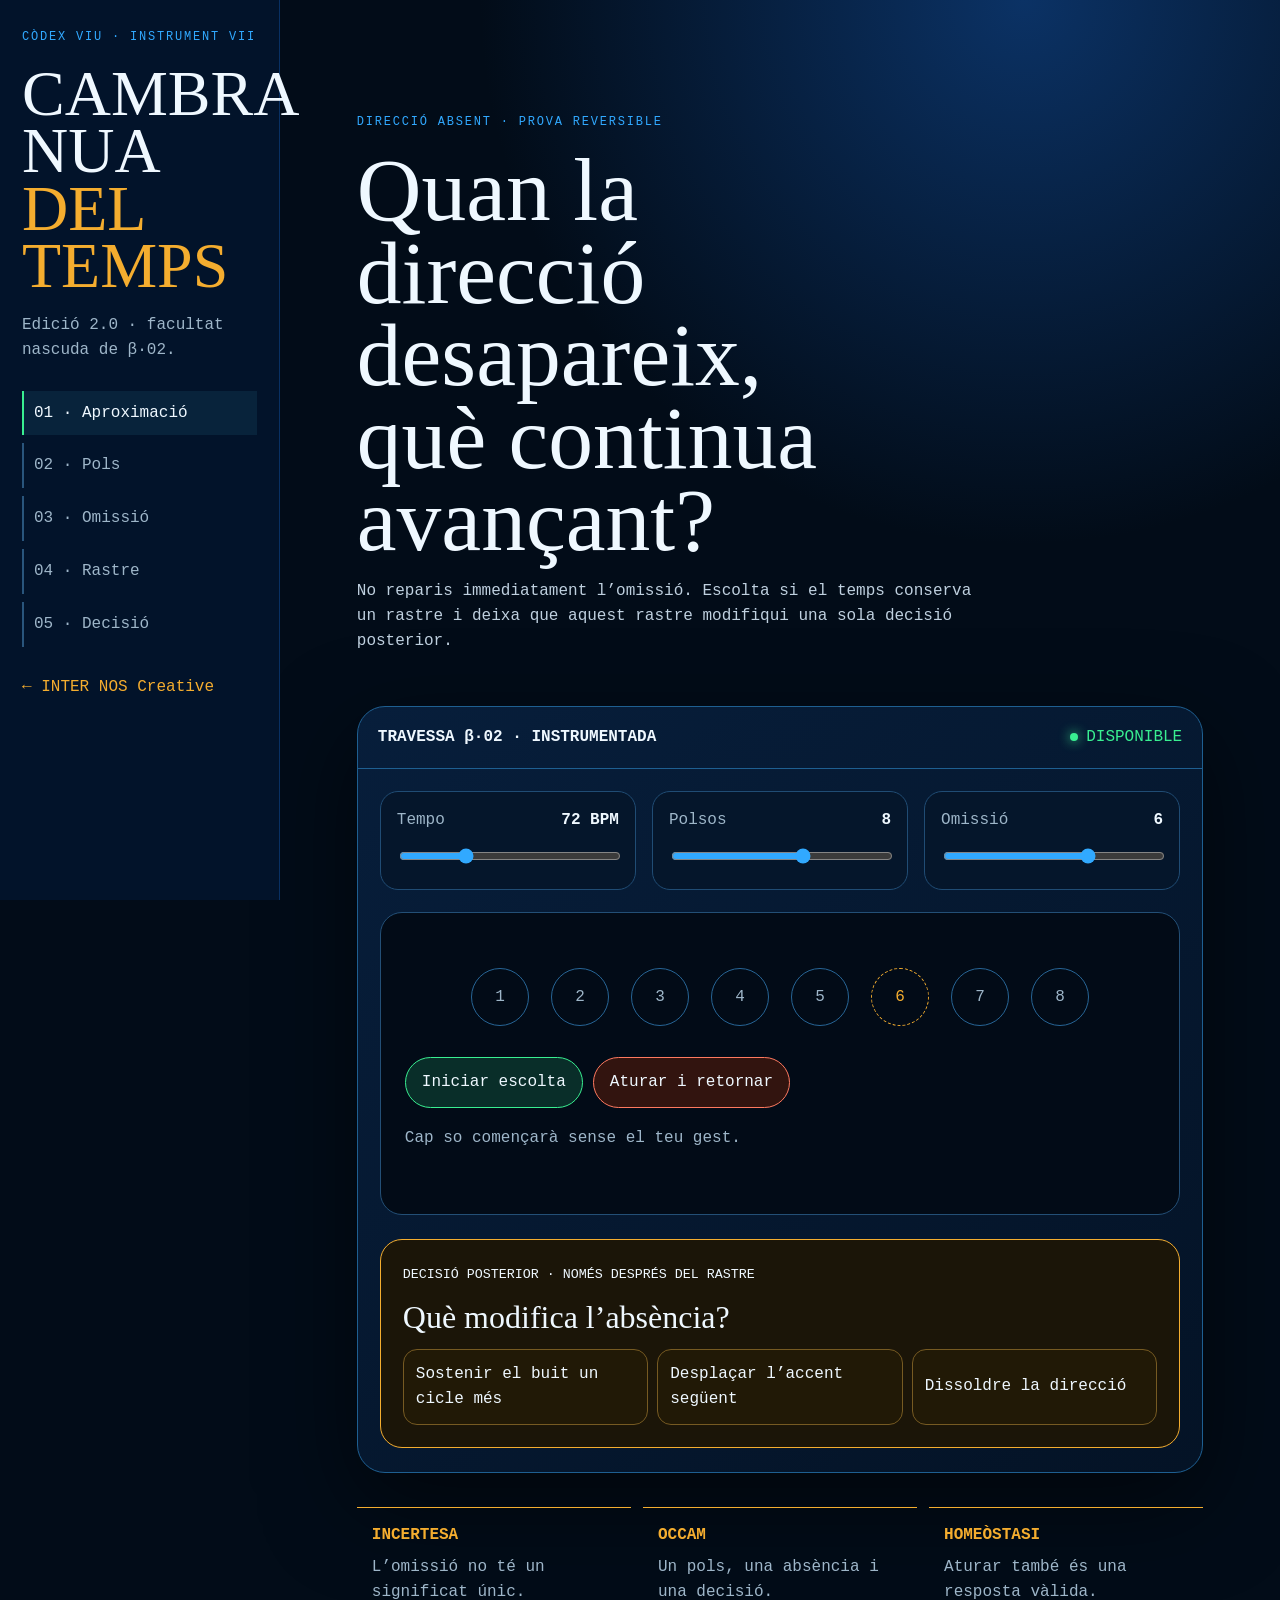
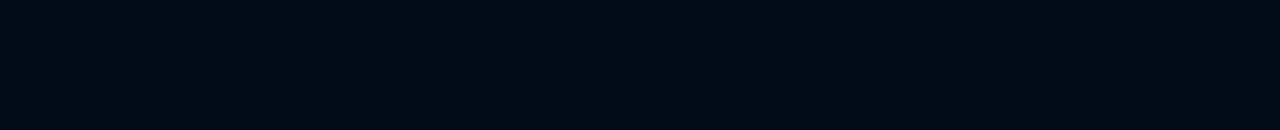
==== cambra-nua-2/index.html @ 2c0cc442 "Obre Cambra Nua del Temps 2.0 amb Direcció absent" ====
<!doctype html>
<html lang="ca"><head><meta charset="utf-8"><meta name="viewport" content="width=device-width,initial-scale=1,viewport-fit=cover"><title>Cambra Nua del Temps 2.0 · Direcció absent</title><meta name="description" content="Instrument temporal del Còdex Viu nascut de la Travessa β·02."><style>
:root{--bg:#020c18;--panel:#061a31;--line:#1e5f91;--blue:#31a9ff;--ochre:#f4ad2f;--green:#39ef91;--ink:#eff8ff;--muted:#9eb6c9;--danger:#ff795f;color-scheme:dark}*{box-sizing:border-box}html{scroll-behavior:smooth}body{margin:0;background:radial-gradient(circle at 80% 0,#0b3265 0,transparent 34rem),var(--bg);color:var(--ink);font:16px/1.55 ui-monospace,SFMono-Regular,Menlo,monospace}button,input{font:inherit;color:inherit}.shell{min-height:100svh;display:grid;grid-template-columns:280px 1fr}.rail{position:sticky;top:0;height:100svh;padding:28px 22px;border-right:1px solid #176ed455;background:#03142de8}.brand{font-size:.75rem;letter-spacing:.15em;color:var(--blue)}h1,h2,h3{font-family:Georgia,serif;font-weight:400}h1{font-size:clamp(2.6rem,5vw,4.8rem);line-height:.9;margin:18px 0}h1 em{display:block;color:var(--ochre);font-style:normal}.rail p,.intro{color:var(--muted)}.state{margin:28px 0;display:grid;gap:8px}.state span{padding:10px;border-left:2px solid #29557c;color:var(--muted)}.state span.active{border-color:var(--green);color:var(--ink);background:#08233b}.back{display:block;color:var(--ochre);text-decoration:none;margin-top:24px}.main{width:min(1040px,100%);padding:clamp(24px,6vw,78px)}.hero{padding:4vh 0}.hero h2{font-size:clamp(2.8rem,7vw,6.5rem);line-height:.92;margin:.2em 0;max-width:12ch}.hero p{max-width:65ch;color:#bfd0df}.lab{border:1px solid var(--line);border-radius:28px;background:linear-gradient(145deg,#071e3b,#041326);overflow:hidden;box-shadow:0 30px 90px #0008}.lab-head{display:flex;justify-content:space-between;gap:16px;padding:18px 20px;border-bottom:1px solid var(--line)}.pulse-status{color:var(--green)}.pulse-status:before{content:"";display:inline-block;width:8px;height:8px;border-radius:50%;background:currentColor;margin-right:8px;box-shadow:0 0 12px currentColor}.controls{padding:22px;display:grid;grid-template-columns:repeat(3,1fr);gap:16px}.control{padding:16px;border:1px solid #204c74;border-radius:18px;background:#05162b}.control label{display:flex;justify-content:space-between;color:var(--muted);margin-bottom:14px}.control strong{color:var(--ink)}input[type=range]{width:100%;accent-color:var(--blue)}.timeline{margin:0 22px 22px;padding:24px;border:1px solid #234f76;border-radius:22px;background:#020b17}.beats{height:120px;display:flex;align-items:center;justify-content:center;gap:clamp(8px,2vw,22px)}.beat{width:clamp(28px,6vw,58px);aspect-ratio:1;border:1px solid #276596;border-radius:50%;display:grid;place-items:center;color:var(--muted);transition:.12s}.beat.on{background:var(--blue);color:#00101d;transform:scale(1.12);box-shadow:0 0 32px #31a9ff}.beat.omit{border-color:var(--ochre);border-style:dashed;color:var(--ochre)}.beat.ghost{box-shadow:0 0 0 12px #f4ad2f14;color:var(--ochre)}.actions{display:flex;gap:10px;flex-wrap:wrap}.actions button{border:1px solid var(--green);border-radius:999px;background:#092e29;padding:12px 16px;cursor:pointer}.actions button.stop{border-color:var(--danger);background:#32140f}.readout{margin-top:18px;color:var(--muted);min-height:3em}.decision{margin:24px 22px;padding:22px;border:1px solid var(--ochre);border-radius:22px;background:#1b1508}.decision h3{font-size:2rem;margin:.2em 0}.decision-grid{display:grid;grid-template-columns:repeat(3,1fr);gap:9px}.decision button{min-height:72px;text-align:left;padding:12px;border:1px solid #765a22;border-radius:14px;background:#211906;cursor:pointer}.decision button.selected{border-color:var(--green);background:#092b22}.trace{display:none;margin:0 22px 22px;padding:20px;border:1px solid var(--green);border-radius:20px;background:#05241f}.trace.visible{display:block}.trace-grid{display:grid;grid-template-columns:repeat(4,1fr);gap:1px;background:#1f5d4a}.trace-grid div{padding:14px;background:#061b2c}.trace small{color:var(--green)}.trace p{margin:.5em 0;color:var(--muted)}.principles{display:grid;grid-template-columns:repeat(3,1fr);gap:12px;margin:34px 0}.principles article{padding:15px;border-top:1px solid var(--ochre);color:var(--muted)}.principles b{display:block;color:var(--ochre);margin-bottom:8px}.mobile{display:none}@media(max-width:760px){body{padding-bottom:70px}.shell{display:block}.rail{position:relative;height:auto;border:0;border-bottom:1px solid #176ed455;padding:20px}.rail .state{display:none}.main{padding:22px 15px}.hero{padding:5vh 0}.controls,.decision-grid,.trace-grid,.principles{grid-template-columns:1fr}.beats{gap:7px}.beat{width:38px}.mobile{position:fixed;display:grid;grid-template-columns:repeat(3,1fr);left:10px;right:10px;bottom:max(10px,env(safe-area-inset-bottom));z-index:8;padding:7px;border:1px solid var(--line);border-radius:18px;background:#03152ded;backdrop-filter:blur(16px)}.mobile button{min-height:48px;border:0;background:transparent}.mobile .core{color:var(--green)}}
</style></head><body><div class="shell"><aside class="rail"><div class="brand">CÒDEX VIU · INSTRUMENT VII</div><h1>CAMBRA NUA <em>DEL TEMPS</em></h1><p>Edició 2.0 · facultat nascuda de β·02.</p><div class="state"><span class="active">01 · Aproximació</span><span>02 · Pols</span><span>03 · Omissió</span><span>04 · Rastre</span><span>05 · Decisió</span></div><a class="back" href="../inter-nos-creative/">← INTER NOS Creative</a></aside><main class="main"><header class="hero"><div class="brand">DIRECCIÓ ABSENT · PROVA REVERSIBLE</div><h2>Quan la direcció desapareix, què continua avançant?</h2><p>No reparis immediatament l’omissió. Escolta si el temps conserva un rastre i deixa que aquest rastre modifiqui una sola decisió posterior.</p></header><section class="lab" id="lab"><header class="lab-head"><b>TRAVESSA β·02 · INSTRUMENTADA</b><span class="pulse-status" id="status">DISPONIBLE</span></header><div class="controls"><div class="control"><label>Tempo <strong id="tempoOut">72 BPM</strong></label><input id="tempo" type="range" min="48" max="132" value="72"></div><div class="control"><label>Polsos <strong id="beatsOut">8</strong></label><input id="count" type="range" min="5" max="10" value="8"></div><div class="control"><label>Omissió <strong id="omitOut">6</strong></label><input id="omit" type="range" min="2" max="8" value="6"></div></div><div class="timeline"><div class="beats" id="beats" aria-label="Seqüència de polsos"></div><div class="actions"><button id="start">Iniciar escolta</button><button class="stop" id="stop">Aturar i retornar</button></div><p class="readout" id="readout">Cap so començarà sense el teu gest.</p></div><section class="decision"><small>DECISIÓ POSTERIOR · NOMÉS DESPRÉS DEL RASTRE</small><h3>Què modifica l’absència?</h3><div class="decision-grid"><button data-decision="sostenir">Sostenir el buit un cicle més</button><button data-decision="desplaçar">Desplaçar l’accent següent</button><button data-decision="dissoldre">Dissoldre la direcció</button></div></section><section class="trace" id="trace"><small>RASTRE β·02 · LOCAL I REVERSIBLE</small><div class="trace-grid"><div><small>MATERIAL</small><p id="tMaterial">—</p></div><div><small>ABSÈNCIA</small><p id="tAbsence">—</p></div><div><small>RASTRE</small><p id="tGhost">—</p></div><div><small>DECISIÓ</small><p id="tDecision">—</p></div></div><div class="actions"><button id="remember">Retornar a INTER NOS</button><button class="stop" id="forget">Dissoldre el rastre</button></div></section></section><section class="principles"><article><b>INCERTESA</b>L’omissió no té un significat únic.</article><article><b>OCCAM</b>Un pols, una absència i una decisió.</article><article><b>HOMEÒSTASI</b>Aturar també és una resposta vàlida.</article></section></main></div><nav class="mobile"><button id="mstart">Pols</button><button class="core" id="mtrace">Rastre</button><button id="mreturn">INTER NOS</button></nav><script>
const $=s=>document.querySelector(s),tempo=$('#tempo'),count=$('#count'),omit=$('#omit'),box=$('#beats'),status=$('#status'),readout=$('#readout');let ctx,timer,index=0,running=false,ghost=false,decision='';function render(){const n=+count.value,o=Math.min(+omit.value,n);omit.max=n;omit.value=o;$('#tempoOut').textContent=tempo.value+' BPM';$('#beatsOut').textContent=n;$('#omitOut').textContent=o;box.innerHTML='';for(let i=1;i<=n;i++){const b=document.createElement('div');b.className='beat'+(i===o?' omit':'');b.textContent=i;box.append(b)};};[tempo,count,omit].forEach(x=>x.oninput=render);render();function tone(){ctx=ctx||new AudioContext();const osc=ctx.createOscillator(),gain=ctx.createGain();osc.frequency.value=520;gain.gain.setValueAtTime(.0001,ctx.currentTime);gain.gain.exponentialRampToValueAtTime(.16,ctx.currentTime+.01);gain.gain.exponentialRampToValueAtTime(.0001,ctx.currentTime+.09);osc.connect(gain).connect(ctx.destination);osc.start();osc.stop(ctx.currentTime+.1);};function step(){const nodes=[...box.children],n=nodes.length,o=+omit.value;nodes.forEach(x=>x.classList.remove('on','ghost'));index=index%n+1;if(index===o){ghost=true;nodes[index-1].classList.add('ghost');status.textContent='DIRECCIÓ ABSENT';readout.textContent='No reparis. El pols omès continua com a expectativa?'}else{tone();nodes[index-1].classList.add('on');status.textContent=ghost?'RASTRE ACTIU':'POLS ACTIU';readout.textContent=ghost?'El material continua després de l’absència. Escolta què ha canviat.':'La repetició està construint una direcció perceptiva.'}};function start(){stop(false);running=true;ghost=false;index=0;status.textContent='POLS ACTIU';step();timer=setInterval(step,60000/+tempo.value)};function stop(show=true){clearInterval(timer);running=false;status.textContent='DISPONIBLE';if(show)readout.textContent=ghost?'Travessa aturada després del rastre. Ara decideix.':'Travessa aturada abans de consolidar el rastre.';$('#beats').querySelectorAll('.beat').forEach(x=>x.classList.remove('on'));};$('#start').onclick=start;$('#stop').onclick=()=>stop();$('#mstart').onclick=start;document.querySelectorAll('[data-decision]').forEach(b=>b.onclick=()=>{document.querySelectorAll('[data-decision]').forEach(x=>x.classList.remove('selected'));b.classList.add('selected');decision=b.dataset.decision;$('#trace').classList.add('visible');$('#tMaterial').textContent=count.value+' polsos a '+tempo.value+' BPM';$('#tAbsence').textContent='Pols '+omit.value+' omès sense substitució';$('#tGhost').textContent=ghost?'Expectativa sostinguda després de l’omissió':'Rastre no confirmat encara';$('#tDecision').textContent=b.textContent;try{localStorage.setItem('cambra.beta02',JSON.stringify({tempo:tempo.value,count:count.value,omit:omit.value,decision,ghost}))}catch(e){}});$('#forget').onclick=()=>{try{localStorage.removeItem('cambra.beta02')}catch(e){}decision='';$('#trace').classList.remove('visible');document.querySelectorAll('[data-decision]').forEach(x=>x.classList.remove('selected'));readout.textContent='Rastre dissolt. La Cambra torna a estar disponible.'};$('#remember').onclick=()=>location.href='../inter-nos-creative/#interlocutor';$('#mreturn').onclick=()=>location.href='../inter-nos-creative/';$('#mtrace').onclick=()=>$('#trace').scrollIntoView({behavior:'smooth'});document.addEventListener('visibilitychange',()=>{if(document.hidden&&running)stop()});
</script></body></html>
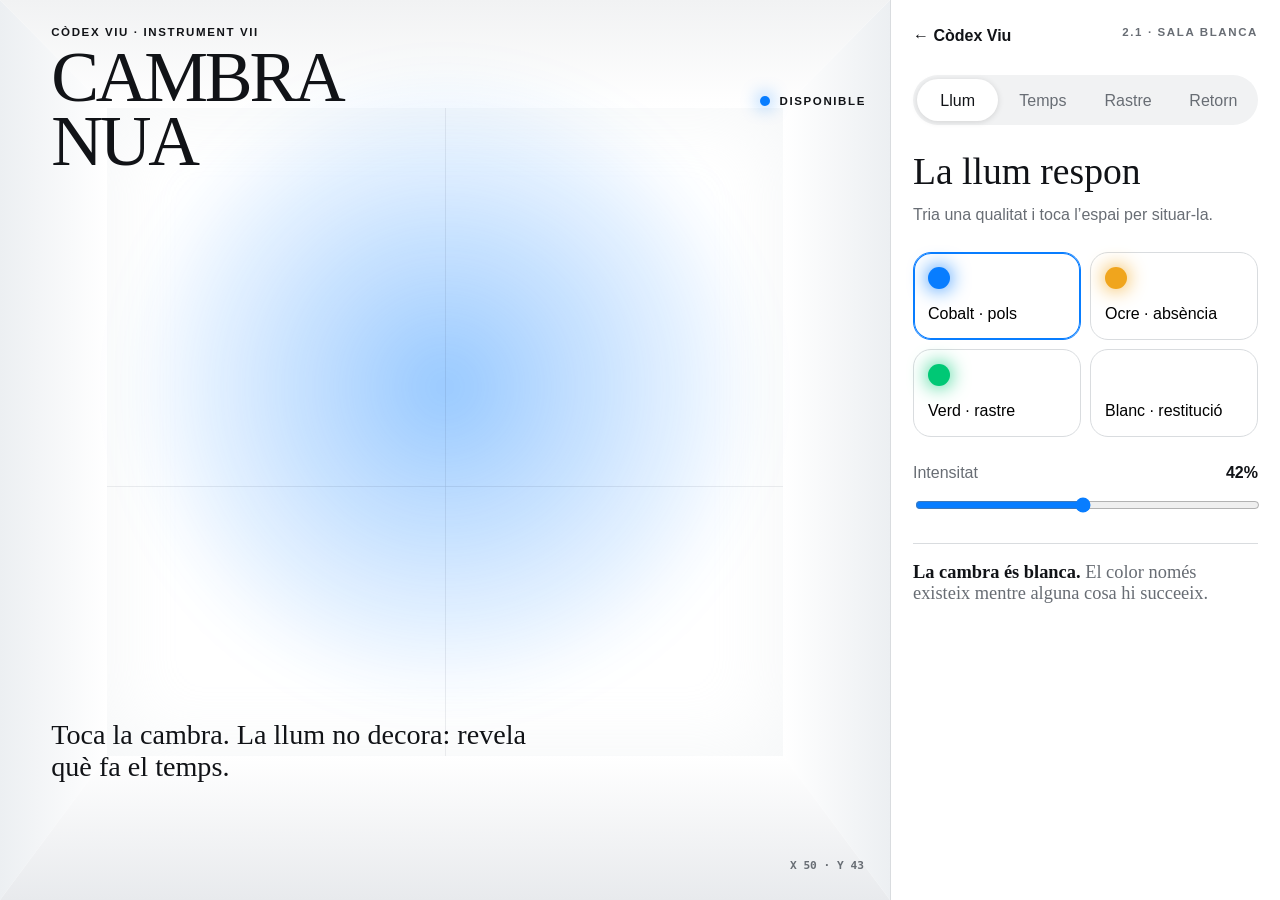
==== commit 2038a523: "Transforma Cambra Nua 2.1 en una Sala Blanca interactiva" ====
--- a/cambra-nua-2/index.html
+++ b/cambra-nua-2/index.html
@@ -1,6 +1,28 @@
-<!doctype html>
-<html lang="ca"><head><meta charset="utf-8"><meta name="viewport" content="width=device-width,initial-scale=1,viewport-fit=cover"><title>Cambra Nua del Temps 2.0 · Direcció absent</title><meta name="description" content="Instrument temporal del Còdex Viu nascut de la Travessa β·02."><style>
-:root{--bg:#020c18;--panel:#061a31;--line:#1e5f91;--blue:#31a9ff;--ochre:#f4ad2f;--green:#39ef91;--ink:#eff8ff;--muted:#9eb6c9;--danger:#ff795f;color-scheme:dark}*{box-sizing:border-box}html{scroll-behavior:smooth}body{margin:0;background:radial-gradient(circle at 80% 0,#0b3265 0,transparent 34rem),var(--bg);color:var(--ink);font:16px/1.55 ui-monospace,SFMono-Regular,Menlo,monospace}button,input{font:inherit;color:inherit}.shell{min-height:100svh;display:grid;grid-template-columns:280px 1fr}.rail{position:sticky;top:0;height:100svh;padding:28px 22px;border-right:1px solid #176ed455;background:#03142de8}.brand{font-size:.75rem;letter-spacing:.15em;color:var(--blue)}h1,h2,h3{font-family:Georgia,serif;font-weight:400}h1{font-size:clamp(2.6rem,5vw,4.8rem);line-height:.9;margin:18px 0}h1 em{display:block;color:var(--ochre);font-style:normal}.rail p,.intro{color:var(--muted)}.state{margin:28px 0;display:grid;gap:8px}.state span{padding:10px;border-left:2px solid #29557c;color:var(--muted)}.state span.active{border-color:var(--green);color:var(--ink);background:#08233b}.back{display:block;color:var(--ochre);text-decoration:none;margin-top:24px}.main{width:min(1040px,100%);padding:clamp(24px,6vw,78px)}.hero{padding:4vh 0}.hero h2{font-size:clamp(2.8rem,7vw,6.5rem);line-height:.92;margin:.2em 0;max-width:12ch}.hero p{max-width:65ch;color:#bfd0df}.lab{border:1px solid var(--line);border-radius:28px;background:linear-gradient(145deg,#071e3b,#041326);overflow:hidden;box-shadow:0 30px 90px #0008}.lab-head{display:flex;justify-content:space-between;gap:16px;padding:18px 20px;border-bottom:1px solid var(--line)}.pulse-status{color:var(--green)}.pulse-status:before{content:"";display:inline-block;width:8px;height:8px;border-radius:50%;background:currentColor;margin-right:8px;box-shadow:0 0 12px currentColor}.controls{padding:22px;display:grid;grid-template-columns:repeat(3,1fr);gap:16px}.control{padding:16px;border:1px solid #204c74;border-radius:18px;background:#05162b}.control label{display:flex;justify-content:space-between;color:var(--muted);margin-bottom:14px}.control strong{color:var(--ink)}input[type=range]{width:100%;accent-color:var(--blue)}.timeline{margin:0 22px 22px;padding:24px;border:1px solid #234f76;border-radius:22px;background:#020b17}.beats{height:120px;display:flex;align-items:center;justify-content:center;gap:clamp(8px,2vw,22px)}.beat{width:clamp(28px,6vw,58px);aspect-ratio:1;border:1px solid #276596;border-radius:50%;display:grid;place-items:center;color:var(--muted);transition:.12s}.beat.on{background:var(--blue);color:#00101d;transform:scale(1.12);box-shadow:0 0 32px #31a9ff}.beat.omit{border-color:var(--ochre);border-style:dashed;color:var(--ochre)}.beat.ghost{box-shadow:0 0 0 12px #f4ad2f14;color:var(--ochre)}.actions{display:flex;gap:10px;flex-wrap:wrap}.actions button{border:1px solid var(--green);border-radius:999px;background:#092e29;padding:12px 16px;cursor:pointer}.actions button.stop{border-color:var(--danger);background:#32140f}.readout{margin-top:18px;color:var(--muted);min-height:3em}.decision{margin:24px 22px;padding:22px;border:1px solid var(--ochre);border-radius:22px;background:#1b1508}.decision h3{font-size:2rem;margin:.2em 0}.decision-grid{display:grid;grid-template-columns:repeat(3,1fr);gap:9px}.decision button{min-height:72px;text-align:left;padding:12px;border:1px solid #765a22;border-radius:14px;background:#211906;cursor:pointer}.decision button.selected{border-color:var(--green);background:#092b22}.trace{display:none;margin:0 22px 22px;padding:20px;border:1px solid var(--green);border-radius:20px;background:#05241f}.trace.visible{display:block}.trace-grid{display:grid;grid-template-columns:repeat(4,1fr);gap:1px;background:#1f5d4a}.trace-grid div{padding:14px;background:#061b2c}.trace small{color:var(--green)}.trace p{margin:.5em 0;color:var(--muted)}.principles{display:grid;grid-template-columns:repeat(3,1fr);gap:12px;margin:34px 0}.principles article{padding:15px;border-top:1px solid var(--ochre);color:var(--muted)}.principles b{display:block;color:var(--ochre);margin-bottom:8px}.mobile{display:none}@media(max-width:760px){body{padding-bottom:70px}.shell{display:block}.rail{position:relative;height:auto;border:0;border-bottom:1px solid #176ed455;padding:20px}.rail .state{display:none}.main{padding:22px 15px}.hero{padding:5vh 0}.controls,.decision-grid,.trace-grid,.principles{grid-template-columns:1fr}.beats{gap:7px}.beat{width:38px}.mobile{position:fixed;display:grid;grid-template-columns:repeat(3,1fr);left:10px;right:10px;bottom:max(10px,env(safe-area-inset-bottom));z-index:8;padding:7px;border:1px solid var(--line);border-radius:18px;background:#03152ded;backdrop-filter:blur(16px)}.mobile button{min-height:48px;border:0;background:transparent}.mobile .core{color:var(--green)}}
-</style></head><body><div class="shell"><aside class="rail"><div class="brand">CÒDEX VIU · INSTRUMENT VII</div><h1>CAMBRA NUA <em>DEL TEMPS</em></h1><p>Edició 2.0 · facultat nascuda de β·02.</p><div class="state"><span class="active">01 · Aproximació</span><span>02 · Pols</span><span>03 · Omissió</span><span>04 · Rastre</span><span>05 · Decisió</span></div><a class="back" href="../inter-nos-creative/">← INTER NOS Creative</a></aside><main class="main"><header class="hero"><div class="brand">DIRECCIÓ ABSENT · PROVA REVERSIBLE</div><h2>Quan la direcció desapareix, què continua avançant?</h2><p>No reparis immediatament l’omissió. Escolta si el temps conserva un rastre i deixa que aquest rastre modifiqui una sola decisió posterior.</p></header><section class="lab" id="lab"><header class="lab-head"><b>TRAVESSA β·02 · INSTRUMENTADA</b><span class="pulse-status" id="status">DISPONIBLE</span></header><div class="controls"><div class="control"><label>Tempo <strong id="tempoOut">72 BPM</strong></label><input id="tempo" type="range" min="48" max="132" value="72"></div><div class="control"><label>Polsos <strong id="beatsOut">8</strong></label><input id="count" type="range" min="5" max="10" value="8"></div><div class="control"><label>Omissió <strong id="omitOut">6</strong></label><input id="omit" type="range" min="2" max="8" value="6"></div></div><div class="timeline"><div class="beats" id="beats" aria-label="Seqüència de polsos"></div><div class="actions"><button id="start">Iniciar escolta</button><button class="stop" id="stop">Aturar i retornar</button></div><p class="readout" id="readout">Cap so començarà sense el teu gest.</p></div><section class="decision"><small>DECISIÓ POSTERIOR · NOMÉS DESPRÉS DEL RASTRE</small><h3>Què modifica l’absència?</h3><div class="decision-grid"><button data-decision="sostenir">Sostenir el buit un cicle més</button><button data-decision="desplaçar">Desplaçar l’accent següent</button><button data-decision="dissoldre">Dissoldre la direcció</button></div></section><section class="trace" id="trace"><small>RASTRE β·02 · LOCAL I REVERSIBLE</small><div class="trace-grid"><div><small>MATERIAL</small><p id="tMaterial">—</p></div><div><small>ABSÈNCIA</small><p id="tAbsence">—</p></div><div><small>RASTRE</small><p id="tGhost">—</p></div><div><small>DECISIÓ</small><p id="tDecision">—</p></div></div><div class="actions"><button id="remember">Retornar a INTER NOS</button><button class="stop" id="forget">Dissoldre el rastre</button></div></section></section><section class="principles"><article><b>INCERTESA</b>L’omissió no té un significat únic.</article><article><b>OCCAM</b>Un pols, una absència i una decisió.</article><article><b>HOMEÒSTASI</b>Aturar també és una resposta vàlida.</article></section></main></div><nav class="mobile"><button id="mstart">Pols</button><button class="core" id="mtrace">Rastre</button><button id="mreturn">INTER NOS</button></nav><script>
-const $=s=>document.querySelector(s),tempo=$('#tempo'),count=$('#count'),omit=$('#omit'),box=$('#beats'),status=$('#status'),readout=$('#readout');let ctx,timer,index=0,running=false,ghost=false,decision='';function render(){const n=+count.value,o=Math.min(+omit.value,n);omit.max=n;omit.value=o;$('#tempoOut').textContent=tempo.value+' BPM';$('#beatsOut').textContent=n;$('#omitOut').textContent=o;box.innerHTML='';for(let i=1;i<=n;i++){const b=document.createElement('div');b.className='beat'+(i===o?' omit':'');b.textContent=i;box.append(b)};};[tempo,count,omit].forEach(x=>x.oninput=render);render();function tone(){ctx=ctx||new AudioContext();const osc=ctx.createOscillator(),gain=ctx.createGain();osc.frequency.value=520;gain.gain.setValueAtTime(.0001,ctx.currentTime);gain.gain.exponentialRampToValueAtTime(.16,ctx.currentTime+.01);gain.gain.exponentialRampToValueAtTime(.0001,ctx.currentTime+.09);osc.connect(gain).connect(ctx.destination);osc.start();osc.stop(ctx.currentTime+.1);};function step(){const nodes=[...box.children],n=nodes.length,o=+omit.value;nodes.forEach(x=>x.classList.remove('on','ghost'));index=index%n+1;if(index===o){ghost=true;nodes[index-1].classList.add('ghost');status.textContent='DIRECCIÓ ABSENT';readout.textContent='No reparis. El pols omès continua com a expectativa?'}else{tone();nodes[index-1].classList.add('on');status.textContent=ghost?'RASTRE ACTIU':'POLS ACTIU';readout.textContent=ghost?'El material continua després de l’absència. Escolta què ha canviat.':'La repetició està construint una direcció perceptiva.'}};function start(){stop(false);running=true;ghost=false;index=0;status.textContent='POLS ACTIU';step();timer=setInterval(step,60000/+tempo.value)};function stop(show=true){clearInterval(timer);running=false;status.textContent='DISPONIBLE';if(show)readout.textContent=ghost?'Travessa aturada després del rastre. Ara decideix.':'Travessa aturada abans de consolidar el rastre.';$('#beats').querySelectorAll('.beat').forEach(x=>x.classList.remove('on'));};$('#start').onclick=start;$('#stop').onclick=()=>stop();$('#mstart').onclick=start;document.querySelectorAll('[data-decision]').forEach(b=>b.onclick=()=>{document.querySelectorAll('[data-decision]').forEach(x=>x.classList.remove('selected'));b.classList.add('selected');decision=b.dataset.decision;$('#trace').classList.add('visible');$('#tMaterial').textContent=count.value+' polsos a '+tempo.value+' BPM';$('#tAbsence').textContent='Pols '+omit.value+' omès sense substitució';$('#tGhost').textContent=ghost?'Expectativa sostinguda després de l’omissió':'Rastre no confirmat encara';$('#tDecision').textContent=b.textContent;try{localStorage.setItem('cambra.beta02',JSON.stringify({tempo:tempo.value,count:count.value,omit:omit.value,decision,ghost}))}catch(e){}});$('#forget').onclick=()=>{try{localStorage.removeItem('cambra.beta02')}catch(e){}decision='';$('#trace').classList.remove('visible');document.querySelectorAll('[data-decision]').forEach(x=>x.classList.remove('selected'));readout.textContent='Rastre dissolt. La Cambra torna a estar disponible.'};$('#remember').onclick=()=>location.href='../inter-nos-creative/#interlocutor';$('#mreturn').onclick=()=>location.href='../inter-nos-creative/';$('#mtrace').onclick=()=>$('#trace').scrollIntoView({behavior:'smooth'});document.addEventListener('visibilitychange',()=>{if(document.hidden&&running)stop()});
+<!doctype html><html lang="ca"><head><meta charset="utf-8"><meta name="viewport" content="width=device-width,initial-scale=1,viewport-fit=cover"><meta name="theme-color" content="#fff"><title>Cambra Nua del Temps 2.1 · Sala Blanca</title><meta name="description" content="Una cambra absolutament blanca on el temps es fa visible amb llum, absència i rastre."><style>
+:root{--ink:#111317;--muted:#686d74;--line:#d9dcdf;--blue:#087dff;--ochre:#f0a51d;--green:#00c875;--light:#087dff;--lx:50%;--ly:43%}*{box-sizing:border-box}html{scroll-behavior:smooth}body{margin:0;color:var(--ink);background:#fff;font:16px/1.45 Inter,-apple-system,BlinkMacSystemFont,"Segoe UI",sans-serif}button,input{font:inherit}.app{min-height:100svh;display:grid;grid-template-columns:minmax(0,1fr) 390px}.stage{position:sticky;top:0;height:100svh;min-height:620px;overflow:hidden;background:#fff}.room{position:absolute;inset:0;cursor:crosshair;isolation:isolate}.back{position:absolute;inset:12% 12% 16%;background:#fff;box-shadow:inset 0 0 80px #dfe3e855}.wall,.ceiling,.floor{position:absolute}.wall.left{inset:0 88% 0 0;clip-path:polygon(0 0,100% 12%,100% 84%,0 100%);background:linear-gradient(90deg,#eceff2,#fff)}.wall.right{inset:0 0 0 88%;clip-path:polygon(0 12%,100% 0,100% 100%,0 84%);background:linear-gradient(90deg,#fff,#eceff2)}.ceiling{inset:0 0 88%;clip-path:polygon(0 0,100% 0,88% 100%,12% 100%);background:linear-gradient(#f1f2f3,#fff)}.floor{inset:84% 0 0;clip-path:polygon(12% 0,88% 0,100% 100%,0 100%);background:linear-gradient(#fff,#e8eaed)}.seam{position:absolute;background:#d9dcdf88}.seam.v{left:50%;top:12%;bottom:16%;width:1px}.seam.h{left:12%;right:12%;top:54%;height:1px}.glow{position:absolute;z-index:2;width:min(54vw,680px);aspect-ratio:1;border-radius:50%;left:var(--lx);top:var(--ly);translate:-50% -50%;background:radial-gradient(circle,var(--light),transparent 67%);filter:blur(18px);opacity:.42;mix-blend-mode:multiply;transition:.5s}.glow.flash{scale:1.08;opacity:.72}.echo{position:absolute;z-index:3;width:80px;aspect-ratio:1;border:1px solid var(--light);border-radius:50%;left:var(--lx);top:var(--ly);translate:-50% -50%;opacity:0}.echo.live{animation:echo 1s ease-out}@keyframes echo{0%{opacity:.8;scale:.2}100%{opacity:0;scale:4}}.stage-head{position:absolute;z-index:5;top:max(24px,env(safe-area-inset-top));left:clamp(22px,4vw,58px);right:24px;display:flex;justify-content:space-between;pointer-events:none}.eyebrow,.signal,.edition{font-size:.72rem;font-weight:700;letter-spacing:.14em}.stage h1{margin:.25rem 0;font:400 clamp(2.5rem,5.6vw,6.3rem)/.9 Georgia,serif;letter-spacing:-.045em}.signal{display:flex;align-items:center;gap:9px}.signal:before{content:"";width:10px;height:10px;border-radius:50%;background:var(--light);box-shadow:0 0 18px var(--light)}.instruction{position:absolute;z-index:5;left:clamp(22px,4vw,58px);bottom:clamp(88px,9vh,120px);max-width:37ch;font:clamp(1.3rem,2.2vw,2rem)/1.15 Georgia,serif}.coordinates{position:absolute;right:26px;bottom:28px;z-index:5;color:var(--muted);font:700 .7rem ui-monospace,monospace}.panel{min-height:100svh;border-left:1px solid var(--line);padding:24px 22px 100px}.panel-top{display:flex;justify-content:space-between;margin-bottom:28px}.panel-top a{color:var(--ink);text-decoration:none;font-weight:650}.edition{color:var(--muted)}.tabs{display:grid;grid-template-columns:repeat(4,1fr);gap:4px;padding:4px;background:#f1f2f3;border-radius:999px;position:sticky;top:14px;z-index:10}.tab{min-height:42px;border:0;border-radius:999px;background:transparent;color:var(--muted)}.tab.active{background:#fff;color:var(--ink);box-shadow:0 1px 6px #0002}.view{display:none;padding-top:28px}.view.active{display:block}.view h2{margin:0 0 12px;font:400 2.35rem/1 Georgia,serif}.view>p{color:var(--muted);margin:0 0 26px}.swatches{display:grid;grid-template-columns:1fr 1fr;gap:9px}.swatch{min-height:88px;border:1px solid var(--line);border-radius:18px;background:#fff;text-align:left;padding:14px}.swatch:before{content:"";display:block;width:22px;height:22px;border-radius:50%;background:var(--c);box-shadow:0 0 20px var(--c);margin-bottom:13px}.swatch.active{border-color:var(--c);box-shadow:inset 0 0 0 1px var(--c)}.control{margin:24px 0}.control label{display:flex;justify-content:space-between;color:var(--muted);margin-bottom:10px}.control strong{color:var(--ink)}input[type=range]{width:100%;accent-color:var(--light)}.beats{display:flex;gap:7px;margin:24px 0}.beat{flex:1;aspect-ratio:1;border:1px solid var(--line);border-radius:50%;display:grid;place-items:center;color:var(--muted);font-size:.72rem}.beat.omit{border-color:var(--ochre);border-style:dashed}.beat.on{background:var(--blue);border-color:var(--blue);color:#fff;scale:1.1}.beat.ghost{background:var(--ochre);color:#fff;box-shadow:0 0 20px #f0a51d88}.actions{display:grid;gap:9px}.button{display:grid;place-items:center;min-height:50px;border:1px solid var(--ink);border-radius:999px;background:var(--ink);color:#fff;padding:11px 16px;text-decoration:none}.button.secondary{background:#fff;color:var(--ink)}.button.green{background:var(--green);border-color:var(--green);color:#052615}.readout{min-height:68px;margin-top:16px;padding:14px;border-left:2px solid var(--light);background:#f6f7f8;color:var(--muted)}.decision{display:grid;gap:8px;margin-top:22px}.decision button{min-height:58px;border:1px solid var(--line);border-radius:14px;background:#fff;text-align:left;padding:12px}.decision button.selected{border-color:var(--green);box-shadow:inset 4px 0 var(--green)}.trace{display:grid;gap:1px;background:var(--line);border:1px solid var(--line);border-radius:16px;overflow:hidden}.trace div{background:#fff;padding:14px}.trace small{color:var(--muted);letter-spacing:.08em}.trace p{margin:.35rem 0 0}.empty{padding:38px 12px;text-align:center;color:var(--muted);border:1px dashed var(--line);border-radius:18px}.principle{margin-top:28px;padding-top:18px;border-top:1px solid var(--line);color:var(--muted);font:1.15rem Georgia,serif}.principle b{color:var(--ink)}.bottom-nav{display:none}
+@media(max-width:850px){body{padding-bottom:78px}.app{display:block}.stage{position:relative;height:58svh;min-height:440px}.back{inset:13% 10% 15%}.wall.left{right:90%}.wall.right{left:90%}.glow{width:82vw}.stage-head{top:max(18px,env(safe-area-inset-top));left:20px}.stage h1{font-size:clamp(2.5rem,12vw,4.5rem)}.signal{background:#ffffffbb;padding:7px 9px;border-radius:99px}.instruction{left:20px;right:20px;bottom:56px;font-size:1.35rem}.coordinates{right:18px;bottom:17px}.panel{min-height:auto;border-left:0;border-top:1px solid var(--line);padding:20px 16px 110px}.panel-top{display:none}.tabs{top:10px}.bottom-nav{display:grid;position:fixed;z-index:30;grid-template-columns:repeat(5,1fr);left:10px;right:10px;bottom:max(9px,env(safe-area-inset-bottom));padding:6px;border:1px solid var(--line);border-radius:20px;background:#fffffff0;box-shadow:0 8px 32px #0002;backdrop-filter:blur(18px)}.bottom-nav button{min-height:52px;border:0;background:transparent;color:var(--muted);font-size:.7rem}.bottom-nav .active{color:var(--ink);font-weight:700}.bottom-nav i{display:block;width:7px;height:7px;border-radius:50%;background:currentColor;margin:0 auto 4px}}@media(prefers-reduced-motion:reduce){*{scroll-behavior:auto!important}.glow{transition:none}.echo.live{animation:none}}
+</style></head><body><main class="app">
+<section class="stage" id="stage" aria-label="Sala blanca interactiva. Toca qualsevol punt per desplaçar la llum."><div class="room"><div class="back"></div><div class="wall left"></div><div class="wall right"></div><div class="ceiling"></div><div class="floor"></div><div class="seam v"></div><div class="seam h"></div><div class="glow" id="glow"></div><div class="echo" id="echo"></div></div><header class="stage-head"><div><div class="eyebrow">CÒDEX VIU · INSTRUMENT VII</div><h1>CAMBRA<br>NUA</h1></div><div class="signal" id="signal">DISPONIBLE</div></header><p class="instruction" id="instruction">Toca la cambra. La llum no decora: revela què fa el temps.</p><div class="coordinates" id="coordinates">X 50 · Y 43</div></section>
+<aside class="panel" id="console"><div class="panel-top"><a href="../">← Còdex Viu</a><span class="edition">2.1 · SALA BLANCA</span></div><nav class="tabs" aria-label="Controls"><button class="tab active" data-view="light">Llum</button><button class="tab" data-view="time">Temps</button><button class="tab" data-view="trace">Rastre</button><button class="tab" data-view="return">Retorn</button></nav>
+<section class="view active" id="view-light"><h2>La llum respon</h2><p>Tria una qualitat i toca l’espai per situar-la.</p><div class="swatches"><button class="swatch active" style="--c:#087dff" data-color="#087dff" data-name="COBALT">Cobalt · pols</button><button class="swatch" style="--c:#f0a51d" data-color="#f0a51d" data-name="OCRE">Ocre · absència</button><button class="swatch" style="--c:#00c875" data-color="#00c875" data-name="VERD">Verd · rastre</button><button class="swatch" style="--c:#fff" data-color="#ffffff" data-name="BLANC">Blanc · restitució</button></div><div class="control"><label>Intensitat <strong id="intensityOut">42%</strong></label><input id="intensity" type="range" min="8" max="78" value="42"></div><p class="principle"><b>La cambra és blanca.</b> El color només existeix mentre alguna cosa hi succeeix.</p></section>
+<section class="view" id="view-time"><h2>Fer visible el temps</h2><p>Una seqüència de llum i so omet un pols. Observa què queda.</p><div class="control"><label>Tempo <strong id="tempoOut">72 BPM</strong></label><input id="tempo" type="range" min="48" max="132" value="72"></div><div class="control"><label>Polsos <strong id="countOut">8</strong></label><input id="count" type="range" min="5" max="10" value="8"></div><div class="control"><label>Omissió <strong id="omitOut">6</strong></label><input id="omit" type="range" min="2" max="8" value="6"></div><div class="beats" id="beats"></div><div class="actions"><button class="button" id="start">Iniciar travessa</button><button class="button secondary" id="stop">Aturar</button></div><p class="readout" id="readout">Cap so començarà sense el teu gest.</p><div class="decision"><button data-decision="Sostenir el blanc un cicle més">Sostenir el blanc un cicle més</button><button data-decision="Desplaçar la llum següent">Desplaçar la llum següent</button><button data-decision="Dissoldre la direcció">Dissoldre la direcció</button></div></section>
+<section class="view" id="view-trace"><h2>Allò que queda</h2><p>La cambra recorda només en aquest dispositiu i sempre pot oblidar.</p><div id="traceEmpty" class="empty">Encara no hi ha rastre. Travessa una omissió i pren una decisió.</div><div id="traceData" class="trace" hidden><div><small>MATERIAL</small><p id="tMaterial">—</p></div><div><small>ABSÈNCIA</small><p id="tAbsence">—</p></div><div><small>RESPOSTA DE LA SALA</small><p id="tRoom">—</p></div><div><small>DECISIÓ</small><p id="tDecision">—</p></div></div><div class="actions" style="margin-top:16px"><button class="button secondary" id="forget">Dissoldre el rastre</button></div></section>
+<section class="view" id="view-return"><h2>Retorn a l’organisme</h2><p>La Cambra no interpreta l’experiència. Pot retornar-ne un rastre provisional a INTER NOS.</p><div class="actions"><a class="button green" href="../inter-nos-creative/#interlocutor">Portar el rastre a INTER NOS</a><a class="button secondary" href="../">Tornar al Còdex Viu</a></div><p class="principle"><b>recordar ≠ aprendre ≠ legislar.</b><br>Cap experiència modifica directament el Còdex.</p></section></aside></main>
+<nav class="bottom-nav" aria-label="Navegació principal"><button class="active" data-mobile="room"><i></i>Sala</button><button data-mobile="light"><i></i>Llum</button><button data-mobile="time"><i></i>Temps</button><button data-mobile="trace"><i></i>Rastre</button><button data-mobile="return"><i></i>Retorn</button></nav>
+<script>
+const $=s=>document.querySelector(s),$$=s=>[...document.querySelectorAll(s)],root=document.documentElement,stage=$('#stage'),signal=$('#signal'),instruction=$('#instruction'),coordinates=$('#coordinates'),tempo=$('#tempo'),count=$('#count'),omit=$('#omit'),beats=$('#beats'),readout=$('#readout');let ctx,timer,index=0,running=false,ghost=false,colorName='COBALT',decision='';
+function light(c,name){colorName=name;root.style.setProperty('--light',c);signal.textContent=name;$$('.swatch').forEach(x=>x.classList.toggle('active',x.dataset.color===c))}
+function move(x,y){root.style.setProperty('--lx',x+'%');root.style.setProperty('--ly',y+'%');coordinates.textContent='X '+Math.round(x)+' · Y '+Math.round(y);$('#echo').classList.remove('live');void $('#echo').offsetWidth;$('#echo').classList.add('live')}
+stage.addEventListener('pointerdown',e=>{const r=stage.getBoundingClientRect();move((e.clientX-r.left)/r.width*100,(e.clientY-r.top)/r.height*100);instruction.textContent='La cambra ha rebut el teu gest. Ara pots fer visible el temps.'});
+$$('.swatch').forEach(b=>b.onclick=()=>light(b.dataset.color,b.dataset.name));$('#intensity').oninput=e=>{const v=e.target.value;$('#intensityOut').textContent=v+'%';$('#glow').style.opacity=v/100};
+function openView(name){$$('.view').forEach(v=>v.classList.toggle('active',v.id==='view-'+name));$$('.tab').forEach(t=>t.classList.toggle('active',t.dataset.view===name));$$('[data-mobile]').forEach(t=>t.classList.toggle('active',t.dataset.mobile===name));if(innerWidth<=850&&name!=='room')$('#console').scrollIntoView({behavior:'smooth'})}
+$$('.tab').forEach(t=>t.onclick=()=>openView(t.dataset.view));$$('[data-mobile]').forEach(t=>t.onclick=()=>t.dataset.mobile==='room'?stage.scrollIntoView({behavior:'smooth'}):openView(t.dataset.mobile));
+function render(){const n=+count.value,o=Math.min(+omit.value,n);omit.max=n;omit.value=o;$('#tempoOut').textContent=tempo.value+' BPM';$('#countOut').textContent=n;$('#omitOut').textContent=o;beats.innerHTML='';for(let i=1;i<=n;i++){const b=document.createElement('div');b.className='beat'+(i===o?' omit':'');b.textContent=i;beats.append(b)}}[tempo,count,omit].forEach(x=>x.oninput=render);render();
+function tone(){ctx=ctx||new(window.AudioContext||window.webkitAudioContext)();const o=ctx.createOscillator(),g=ctx.createGain();o.frequency.value=520;g.gain.setValueAtTime(.0001,ctx.currentTime);g.gain.exponentialRampToValueAtTime(.13,ctx.currentTime+.01);g.gain.exponentialRampToValueAtTime(.0001,ctx.currentTime+.1);o.connect(g).connect(ctx.destination);o.start();o.stop(ctx.currentTime+.11)}
+function flash(){const g=$('#glow');g.classList.add('flash');setTimeout(()=>g.classList.remove('flash'),150);$('#echo').classList.remove('live');void $('#echo').offsetWidth;$('#echo').classList.add('live')}
+function step(){const nodes=[...beats.children],n=nodes.length,o=+omit.value;nodes.forEach(x=>x.classList.remove('on','ghost'));index=index%n+1;if(index===o){ghost=true;nodes[index-1].classList.add('ghost');light('#f0a51d','DIRECCIÓ ABSENT');instruction.textContent='La llum no arriba. Però la sala encara l’espera.';readout.textContent='No reparis l’omissió. Mira què persisteix.';flash()}else{tone();nodes[index-1].classList.add('on');light(ghost?'#00c875':'#087dff',ghost?'RASTRE ACTIU':'POLS ACTIU');instruction.textContent=ghost?'El verd mostra que alguna cosa continua després de l’absència.':'Cada pols construeix una direcció.';readout.textContent=ghost?'La sala conserva un rastre, no una conclusió.':'La repetició està orientant la cambra.';move(24+(index-1)/(n-1)*52,43);flash()}}
+function stop(show=true){clearInterval(timer);running=false;signal.textContent='DISPONIBLE';beats.querySelectorAll('.beat').forEach(x=>x.classList.remove('on'));if(show)readout.textContent=ghost?'Travessa aturada després del rastre. Ara decideix.':'Travessa aturada.'}function start(){stop(false);running=true;ghost=false;index=0;step();timer=setInterval(step,60000/+tempo.value)}$('#start').onclick=start;$('#stop').onclick=()=>stop();
+function showTrace(d){$('#traceEmpty').hidden=true;$('#traceData').hidden=false;$('#tMaterial').textContent=d.count+' polsos a '+d.tempo+' BPM';$('#tAbsence').textContent='Pols '+d.omit+' omès';$('#tRoom').textContent=d.ghost?'La llum verda ha retornat després de l’ocre':'Rastre no confirmat';$('#tDecision').textContent=d.decision||'Encara oberta'}function saveTrace(){const d={tempo:tempo.value,count:count.value,omit:omit.value,color:colorName,ghost,decision};try{localStorage.setItem('cambra.salaBlanca',JSON.stringify(d))}catch(e){}showTrace(d)}
+$$('[data-decision]').forEach(b=>b.onclick=()=>{$$('[data-decision]').forEach(x=>x.classList.remove('selected'));b.classList.add('selected');decision=b.dataset.decision;if(decision.startsWith('Sostenir')){light('#ffffff','BLANC SOSTINGUT');instruction.textContent='El blanc sosté el buit sense omplir-lo.'}else if(decision.startsWith('Desplaçar')){light('#00c875','LLUM DESPLAÇADA');move(72,36);instruction.textContent='La direcció següent ha canviat de lloc.'}else{light('#ffffff','DIRECCIÓ DISSOLTA');$('#glow').style.opacity=.08;instruction.textContent='La sala torna a estar nua.'}saveTrace();openView('trace')});
+$('#forget').onclick=()=>{try{localStorage.removeItem('cambra.salaBlanca')}catch(e){}$('#traceEmpty').hidden=false;$('#traceData').hidden=true;decision='';ghost=false;light('#087dff','DISPONIBLE');$('#glow').style.opacity=.42;instruction.textContent='La cambra ha oblidat. Torna a estar disponible.'};try{const d=JSON.parse(localStorage.getItem('cambra.salaBlanca'));if(d)showTrace(d)}catch(e){}document.addEventListener('visibilitychange',()=>{if(document.hidden&&running)stop(false)});
 </script></body></html>
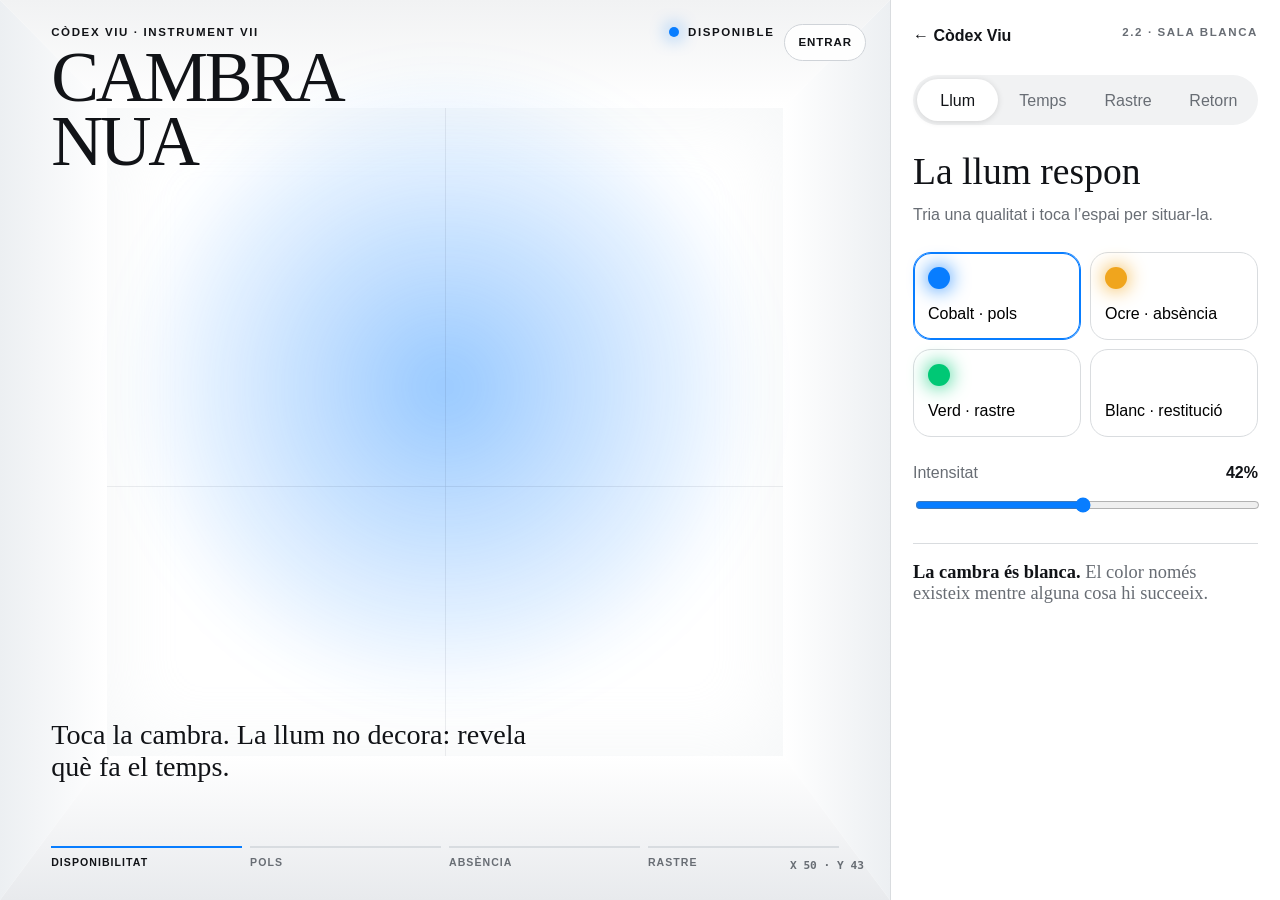
==== commit 70af1c20: "Evoluciona Sala Blanca 2.2 amb absència real i mode immersiu" ====
--- a/cambra-nua-2/index.html
+++ b/cambra-nua-2/index.html
@@ -1,28 +1,1067 @@
-<!doctype html><html lang="ca"><head><meta charset="utf-8"><meta name="viewport" content="width=device-width,initial-scale=1,viewport-fit=cover"><meta name="theme-color" content="#fff"><title>Cambra Nua del Temps 2.1 · Sala Blanca</title><meta name="description" content="Una cambra absolutament blanca on el temps es fa visible amb llum, absència i rastre."><style>
-:root{--ink:#111317;--muted:#686d74;--line:#d9dcdf;--blue:#087dff;--ochre:#f0a51d;--green:#00c875;--light:#087dff;--lx:50%;--ly:43%}*{box-sizing:border-box}html{scroll-behavior:smooth}body{margin:0;color:var(--ink);background:#fff;font:16px/1.45 Inter,-apple-system,BlinkMacSystemFont,"Segoe UI",sans-serif}button,input{font:inherit}.app{min-height:100svh;display:grid;grid-template-columns:minmax(0,1fr) 390px}.stage{position:sticky;top:0;height:100svh;min-height:620px;overflow:hidden;background:#fff}.room{position:absolute;inset:0;cursor:crosshair;isolation:isolate}.back{position:absolute;inset:12% 12% 16%;background:#fff;box-shadow:inset 0 0 80px #dfe3e855}.wall,.ceiling,.floor{position:absolute}.wall.left{inset:0 88% 0 0;clip-path:polygon(0 0,100% 12%,100% 84%,0 100%);background:linear-gradient(90deg,#eceff2,#fff)}.wall.right{inset:0 0 0 88%;clip-path:polygon(0 12%,100% 0,100% 100%,0 84%);background:linear-gradient(90deg,#fff,#eceff2)}.ceiling{inset:0 0 88%;clip-path:polygon(0 0,100% 0,88% 100%,12% 100%);background:linear-gradient(#f1f2f3,#fff)}.floor{inset:84% 0 0;clip-path:polygon(12% 0,88% 0,100% 100%,0 100%);background:linear-gradient(#fff,#e8eaed)}.seam{position:absolute;background:#d9dcdf88}.seam.v{left:50%;top:12%;bottom:16%;width:1px}.seam.h{left:12%;right:12%;top:54%;height:1px}.glow{position:absolute;z-index:2;width:min(54vw,680px);aspect-ratio:1;border-radius:50%;left:var(--lx);top:var(--ly);translate:-50% -50%;background:radial-gradient(circle,var(--light),transparent 67%);filter:blur(18px);opacity:.42;mix-blend-mode:multiply;transition:.5s}.glow.flash{scale:1.08;opacity:.72}.echo{position:absolute;z-index:3;width:80px;aspect-ratio:1;border:1px solid var(--light);border-radius:50%;left:var(--lx);top:var(--ly);translate:-50% -50%;opacity:0}.echo.live{animation:echo 1s ease-out}@keyframes echo{0%{opacity:.8;scale:.2}100%{opacity:0;scale:4}}.stage-head{position:absolute;z-index:5;top:max(24px,env(safe-area-inset-top));left:clamp(22px,4vw,58px);right:24px;display:flex;justify-content:space-between;pointer-events:none}.eyebrow,.signal,.edition{font-size:.72rem;font-weight:700;letter-spacing:.14em}.stage h1{margin:.25rem 0;font:400 clamp(2.5rem,5.6vw,6.3rem)/.9 Georgia,serif;letter-spacing:-.045em}.signal{display:flex;align-items:center;gap:9px}.signal:before{content:"";width:10px;height:10px;border-radius:50%;background:var(--light);box-shadow:0 0 18px var(--light)}.instruction{position:absolute;z-index:5;left:clamp(22px,4vw,58px);bottom:clamp(88px,9vh,120px);max-width:37ch;font:clamp(1.3rem,2.2vw,2rem)/1.15 Georgia,serif}.coordinates{position:absolute;right:26px;bottom:28px;z-index:5;color:var(--muted);font:700 .7rem ui-monospace,monospace}.panel{min-height:100svh;border-left:1px solid var(--line);padding:24px 22px 100px}.panel-top{display:flex;justify-content:space-between;margin-bottom:28px}.panel-top a{color:var(--ink);text-decoration:none;font-weight:650}.edition{color:var(--muted)}.tabs{display:grid;grid-template-columns:repeat(4,1fr);gap:4px;padding:4px;background:#f1f2f3;border-radius:999px;position:sticky;top:14px;z-index:10}.tab{min-height:42px;border:0;border-radius:999px;background:transparent;color:var(--muted)}.tab.active{background:#fff;color:var(--ink);box-shadow:0 1px 6px #0002}.view{display:none;padding-top:28px}.view.active{display:block}.view h2{margin:0 0 12px;font:400 2.35rem/1 Georgia,serif}.view>p{color:var(--muted);margin:0 0 26px}.swatches{display:grid;grid-template-columns:1fr 1fr;gap:9px}.swatch{min-height:88px;border:1px solid var(--line);border-radius:18px;background:#fff;text-align:left;padding:14px}.swatch:before{content:"";display:block;width:22px;height:22px;border-radius:50%;background:var(--c);box-shadow:0 0 20px var(--c);margin-bottom:13px}.swatch.active{border-color:var(--c);box-shadow:inset 0 0 0 1px var(--c)}.control{margin:24px 0}.control label{display:flex;justify-content:space-between;color:var(--muted);margin-bottom:10px}.control strong{color:var(--ink)}input[type=range]{width:100%;accent-color:var(--light)}.beats{display:flex;gap:7px;margin:24px 0}.beat{flex:1;aspect-ratio:1;border:1px solid var(--line);border-radius:50%;display:grid;place-items:center;color:var(--muted);font-size:.72rem}.beat.omit{border-color:var(--ochre);border-style:dashed}.beat.on{background:var(--blue);border-color:var(--blue);color:#fff;scale:1.1}.beat.ghost{background:var(--ochre);color:#fff;box-shadow:0 0 20px #f0a51d88}.actions{display:grid;gap:9px}.button{display:grid;place-items:center;min-height:50px;border:1px solid var(--ink);border-radius:999px;background:var(--ink);color:#fff;padding:11px 16px;text-decoration:none}.button.secondary{background:#fff;color:var(--ink)}.button.green{background:var(--green);border-color:var(--green);color:#052615}.readout{min-height:68px;margin-top:16px;padding:14px;border-left:2px solid var(--light);background:#f6f7f8;color:var(--muted)}.decision{display:grid;gap:8px;margin-top:22px}.decision button{min-height:58px;border:1px solid var(--line);border-radius:14px;background:#fff;text-align:left;padding:12px}.decision button.selected{border-color:var(--green);box-shadow:inset 4px 0 var(--green)}.trace{display:grid;gap:1px;background:var(--line);border:1px solid var(--line);border-radius:16px;overflow:hidden}.trace div{background:#fff;padding:14px}.trace small{color:var(--muted);letter-spacing:.08em}.trace p{margin:.35rem 0 0}.empty{padding:38px 12px;text-align:center;color:var(--muted);border:1px dashed var(--line);border-radius:18px}.principle{margin-top:28px;padding-top:18px;border-top:1px solid var(--line);color:var(--muted);font:1.15rem Georgia,serif}.principle b{color:var(--ink)}.bottom-nav{display:none}
-@media(max-width:850px){body{padding-bottom:78px}.app{display:block}.stage{position:relative;height:58svh;min-height:440px}.back{inset:13% 10% 15%}.wall.left{right:90%}.wall.right{left:90%}.glow{width:82vw}.stage-head{top:max(18px,env(safe-area-inset-top));left:20px}.stage h1{font-size:clamp(2.5rem,12vw,4.5rem)}.signal{background:#ffffffbb;padding:7px 9px;border-radius:99px}.instruction{left:20px;right:20px;bottom:56px;font-size:1.35rem}.coordinates{right:18px;bottom:17px}.panel{min-height:auto;border-left:0;border-top:1px solid var(--line);padding:20px 16px 110px}.panel-top{display:none}.tabs{top:10px}.bottom-nav{display:grid;position:fixed;z-index:30;grid-template-columns:repeat(5,1fr);left:10px;right:10px;bottom:max(9px,env(safe-area-inset-bottom));padding:6px;border:1px solid var(--line);border-radius:20px;background:#fffffff0;box-shadow:0 8px 32px #0002;backdrop-filter:blur(18px)}.bottom-nav button{min-height:52px;border:0;background:transparent;color:var(--muted);font-size:.7rem}.bottom-nav .active{color:var(--ink);font-weight:700}.bottom-nav i{display:block;width:7px;height:7px;border-radius:50%;background:currentColor;margin:0 auto 4px}}@media(prefers-reduced-motion:reduce){*{scroll-behavior:auto!important}.glow{transition:none}.echo.live{animation:none}}
-</style></head><body><main class="app">
-<section class="stage" id="stage" aria-label="Sala blanca interactiva. Toca qualsevol punt per desplaçar la llum."><div class="room"><div class="back"></div><div class="wall left"></div><div class="wall right"></div><div class="ceiling"></div><div class="floor"></div><div class="seam v"></div><div class="seam h"></div><div class="glow" id="glow"></div><div class="echo" id="echo"></div></div><header class="stage-head"><div><div class="eyebrow">CÒDEX VIU · INSTRUMENT VII</div><h1>CAMBRA<br>NUA</h1></div><div class="signal" id="signal">DISPONIBLE</div></header><p class="instruction" id="instruction">Toca la cambra. La llum no decora: revela què fa el temps.</p><div class="coordinates" id="coordinates">X 50 · Y 43</div></section>
-<aside class="panel" id="console"><div class="panel-top"><a href="../">← Còdex Viu</a><span class="edition">2.1 · SALA BLANCA</span></div><nav class="tabs" aria-label="Controls"><button class="tab active" data-view="light">Llum</button><button class="tab" data-view="time">Temps</button><button class="tab" data-view="trace">Rastre</button><button class="tab" data-view="return">Retorn</button></nav>
-<section class="view active" id="view-light"><h2>La llum respon</h2><p>Tria una qualitat i toca l’espai per situar-la.</p><div class="swatches"><button class="swatch active" style="--c:#087dff" data-color="#087dff" data-name="COBALT">Cobalt · pols</button><button class="swatch" style="--c:#f0a51d" data-color="#f0a51d" data-name="OCRE">Ocre · absència</button><button class="swatch" style="--c:#00c875" data-color="#00c875" data-name="VERD">Verd · rastre</button><button class="swatch" style="--c:#fff" data-color="#ffffff" data-name="BLANC">Blanc · restitució</button></div><div class="control"><label>Intensitat <strong id="intensityOut">42%</strong></label><input id="intensity" type="range" min="8" max="78" value="42"></div><p class="principle"><b>La cambra és blanca.</b> El color només existeix mentre alguna cosa hi succeeix.</p></section>
-<section class="view" id="view-time"><h2>Fer visible el temps</h2><p>Una seqüència de llum i so omet un pols. Observa què queda.</p><div class="control"><label>Tempo <strong id="tempoOut">72 BPM</strong></label><input id="tempo" type="range" min="48" max="132" value="72"></div><div class="control"><label>Polsos <strong id="countOut">8</strong></label><input id="count" type="range" min="5" max="10" value="8"></div><div class="control"><label>Omissió <strong id="omitOut">6</strong></label><input id="omit" type="range" min="2" max="8" value="6"></div><div class="beats" id="beats"></div><div class="actions"><button class="button" id="start">Iniciar travessa</button><button class="button secondary" id="stop">Aturar</button></div><p class="readout" id="readout">Cap so començarà sense el teu gest.</p><div class="decision"><button data-decision="Sostenir el blanc un cicle més">Sostenir el blanc un cicle més</button><button data-decision="Desplaçar la llum següent">Desplaçar la llum següent</button><button data-decision="Dissoldre la direcció">Dissoldre la direcció</button></div></section>
-<section class="view" id="view-trace"><h2>Allò que queda</h2><p>La cambra recorda només en aquest dispositiu i sempre pot oblidar.</p><div id="traceEmpty" class="empty">Encara no hi ha rastre. Travessa una omissió i pren una decisió.</div><div id="traceData" class="trace" hidden><div><small>MATERIAL</small><p id="tMaterial">—</p></div><div><small>ABSÈNCIA</small><p id="tAbsence">—</p></div><div><small>RESPOSTA DE LA SALA</small><p id="tRoom">—</p></div><div><small>DECISIÓ</small><p id="tDecision">—</p></div></div><div class="actions" style="margin-top:16px"><button class="button secondary" id="forget">Dissoldre el rastre</button></div></section>
-<section class="view" id="view-return"><h2>Retorn a l’organisme</h2><p>La Cambra no interpreta l’experiència. Pot retornar-ne un rastre provisional a INTER NOS.</p><div class="actions"><a class="button green" href="../inter-nos-creative/#interlocutor">Portar el rastre a INTER NOS</a><a class="button secondary" href="../">Tornar al Còdex Viu</a></div><p class="principle"><b>recordar ≠ aprendre ≠ legislar.</b><br>Cap experiència modifica directament el Còdex.</p></section></aside></main>
-<nav class="bottom-nav" aria-label="Navegació principal"><button class="active" data-mobile="room"><i></i>Sala</button><button data-mobile="light"><i></i>Llum</button><button data-mobile="time"><i></i>Temps</button><button data-mobile="trace"><i></i>Rastre</button><button data-mobile="return"><i></i>Retorn</button></nav>
-<script>
-const $=s=>document.querySelector(s),$$=s=>[...document.querySelectorAll(s)],root=document.documentElement,stage=$('#stage'),signal=$('#signal'),instruction=$('#instruction'),coordinates=$('#coordinates'),tempo=$('#tempo'),count=$('#count'),omit=$('#omit'),beats=$('#beats'),readout=$('#readout');let ctx,timer,index=0,running=false,ghost=false,colorName='COBALT',decision='';
-function light(c,name){colorName=name;root.style.setProperty('--light',c);signal.textContent=name;$$('.swatch').forEach(x=>x.classList.toggle('active',x.dataset.color===c))}
-function move(x,y){root.style.setProperty('--lx',x+'%');root.style.setProperty('--ly',y+'%');coordinates.textContent='X '+Math.round(x)+' · Y '+Math.round(y);$('#echo').classList.remove('live');void $('#echo').offsetWidth;$('#echo').classList.add('live')}
-stage.addEventListener('pointerdown',e=>{const r=stage.getBoundingClientRect();move((e.clientX-r.left)/r.width*100,(e.clientY-r.top)/r.height*100);instruction.textContent='La cambra ha rebut el teu gest. Ara pots fer visible el temps.'});
-$$('.swatch').forEach(b=>b.onclick=()=>light(b.dataset.color,b.dataset.name));$('#intensity').oninput=e=>{const v=e.target.value;$('#intensityOut').textContent=v+'%';$('#glow').style.opacity=v/100};
-function openView(name){$$('.view').forEach(v=>v.classList.toggle('active',v.id==='view-'+name));$$('.tab').forEach(t=>t.classList.toggle('active',t.dataset.view===name));$$('[data-mobile]').forEach(t=>t.classList.toggle('active',t.dataset.mobile===name));if(innerWidth<=850&&name!=='room')$('#console').scrollIntoView({behavior:'smooth'})}
-$$('.tab').forEach(t=>t.onclick=()=>openView(t.dataset.view));$$('[data-mobile]').forEach(t=>t.onclick=()=>t.dataset.mobile==='room'?stage.scrollIntoView({behavior:'smooth'}):openView(t.dataset.mobile));
-function render(){const n=+count.value,o=Math.min(+omit.value,n);omit.max=n;omit.value=o;$('#tempoOut').textContent=tempo.value+' BPM';$('#countOut').textContent=n;$('#omitOut').textContent=o;beats.innerHTML='';for(let i=1;i<=n;i++){const b=document.createElement('div');b.className='beat'+(i===o?' omit':'');b.textContent=i;beats.append(b)}}[tempo,count,omit].forEach(x=>x.oninput=render);render();
-function tone(){ctx=ctx||new(window.AudioContext||window.webkitAudioContext)();const o=ctx.createOscillator(),g=ctx.createGain();o.frequency.value=520;g.gain.setValueAtTime(.0001,ctx.currentTime);g.gain.exponentialRampToValueAtTime(.13,ctx.currentTime+.01);g.gain.exponentialRampToValueAtTime(.0001,ctx.currentTime+.1);o.connect(g).connect(ctx.destination);o.start();o.stop(ctx.currentTime+.11)}
-function flash(){const g=$('#glow');g.classList.add('flash');setTimeout(()=>g.classList.remove('flash'),150);$('#echo').classList.remove('live');void $('#echo').offsetWidth;$('#echo').classList.add('live')}
-function step(){const nodes=[...beats.children],n=nodes.length,o=+omit.value;nodes.forEach(x=>x.classList.remove('on','ghost'));index=index%n+1;if(index===o){ghost=true;nodes[index-1].classList.add('ghost');light('#f0a51d','DIRECCIÓ ABSENT');instruction.textContent='La llum no arriba. Però la sala encara l’espera.';readout.textContent='No reparis l’omissió. Mira què persisteix.';flash()}else{tone();nodes[index-1].classList.add('on');light(ghost?'#00c875':'#087dff',ghost?'RASTRE ACTIU':'POLS ACTIU');instruction.textContent=ghost?'El verd mostra que alguna cosa continua després de l’absència.':'Cada pols construeix una direcció.';readout.textContent=ghost?'La sala conserva un rastre, no una conclusió.':'La repetició està orientant la cambra.';move(24+(index-1)/(n-1)*52,43);flash()}}
-function stop(show=true){clearInterval(timer);running=false;signal.textContent='DISPONIBLE';beats.querySelectorAll('.beat').forEach(x=>x.classList.remove('on'));if(show)readout.textContent=ghost?'Travessa aturada després del rastre. Ara decideix.':'Travessa aturada.'}function start(){stop(false);running=true;ghost=false;index=0;step();timer=setInterval(step,60000/+tempo.value)}$('#start').onclick=start;$('#stop').onclick=()=>stop();
-function showTrace(d){$('#traceEmpty').hidden=true;$('#traceData').hidden=false;$('#tMaterial').textContent=d.count+' polsos a '+d.tempo+' BPM';$('#tAbsence').textContent='Pols '+d.omit+' omès';$('#tRoom').textContent=d.ghost?'La llum verda ha retornat després de l’ocre':'Rastre no confirmat';$('#tDecision').textContent=d.decision||'Encara oberta'}function saveTrace(){const d={tempo:tempo.value,count:count.value,omit:omit.value,color:colorName,ghost,decision};try{localStorage.setItem('cambra.salaBlanca',JSON.stringify(d))}catch(e){}showTrace(d)}
-$$('[data-decision]').forEach(b=>b.onclick=()=>{$$('[data-decision]').forEach(x=>x.classList.remove('selected'));b.classList.add('selected');decision=b.dataset.decision;if(decision.startsWith('Sostenir')){light('#ffffff','BLANC SOSTINGUT');instruction.textContent='El blanc sosté el buit sense omplir-lo.'}else if(decision.startsWith('Desplaçar')){light('#00c875','LLUM DESPLAÇADA');move(72,36);instruction.textContent='La direcció següent ha canviat de lloc.'}else{light('#ffffff','DIRECCIÓ DISSOLTA');$('#glow').style.opacity=.08;instruction.textContent='La sala torna a estar nua.'}saveTrace();openView('trace')});
-$('#forget').onclick=()=>{try{localStorage.removeItem('cambra.salaBlanca')}catch(e){}$('#traceEmpty').hidden=false;$('#traceData').hidden=true;decision='';ghost=false;light('#087dff','DISPONIBLE');$('#glow').style.opacity=.42;instruction.textContent='La cambra ha oblidat. Torna a estar disponible.'};try{const d=JSON.parse(localStorage.getItem('cambra.salaBlanca'));if(d)showTrace(d)}catch(e){}document.addEventListener('visibilitychange',()=>{if(document.hidden&&running)stop(false)});
-</script></body></html>
+<!doctype html>
+<html lang="ca">
+  <head>
+    <meta charset="utf-8" />
+    <meta
+      name="viewport"
+      content="width=device-width,initial-scale=1,viewport-fit=cover"
+    />
+    <meta name="theme-color" content="#fff" />
+    <title>Cambra Nua del Temps 2.2 · Sala Blanca</title>
+    <meta
+      name="description"
+      content="Una cambra absolutament blanca on el temps es fa visible amb llum, absència i rastre."
+    />
+    <style>
+      :root {
+        --ink: #111317;
+        --muted: #686d74;
+        --line: #d9dcdf;
+        --blue: #087dff;
+        --ochre: #f0a51d;
+        --green: #00c875;
+        --light: #087dff;
+        --lx: 50%;
+        --ly: 43%;
+        --presence: 0.42;
+      }
+      * {
+        box-sizing: border-box;
+      }
+      html {
+        scroll-behavior: smooth;
+      }
+      body {
+        margin: 0;
+        color: var(--ink);
+        background: #fff;
+        font:
+          16px/1.45 Inter,
+          -apple-system,
+          BlinkMacSystemFont,
+          "Segoe UI",
+          sans-serif;
+      }
+      button,
+      input {
+        font: inherit;
+      }
+      .app {
+        min-height: 100svh;
+        display: grid;
+        grid-template-columns: minmax(0, 1fr) 390px;
+      }
+      .stage {
+        position: sticky;
+        top: 0;
+        height: 100svh;
+        min-height: 620px;
+        overflow: hidden;
+        background: #fff;
+        transition: background 0.8s ease;
+      }
+      .room {
+        position: absolute;
+        inset: 0;
+        cursor: crosshair;
+        isolation: isolate;
+      }
+      .back {
+        position: absolute;
+        inset: 12% 12% 16%;
+        background: #fff;
+        box-shadow: inset 0 0 80px #dfe3e855;
+      }
+      .wall,
+      .ceiling,
+      .floor {
+        position: absolute;
+      }
+      .wall.left {
+        inset: 0 88% 0 0;
+        clip-path: polygon(0 0, 100% 12%, 100% 84%, 0 100%);
+        background: linear-gradient(90deg, #eceff2, #fff);
+      }
+      .wall.right {
+        inset: 0 0 0 88%;
+        clip-path: polygon(0 12%, 100% 0, 100% 100%, 0 84%);
+        background: linear-gradient(90deg, #fff, #eceff2);
+      }
+      .ceiling {
+        inset: 0 0 88%;
+        clip-path: polygon(0 0, 100% 0, 88% 100%, 12% 100%);
+        background: linear-gradient(#f1f2f3, #fff);
+      }
+      .floor {
+        inset: 84% 0 0;
+        clip-path: polygon(12% 0, 88% 0, 100% 100%, 0 100%);
+        background: linear-gradient(#fff, #e8eaed);
+      }
+      .seam {
+        position: absolute;
+        background: #d9dcdf88;
+      }
+      .seam.v {
+        left: 50%;
+        top: 12%;
+        bottom: 16%;
+        width: 1px;
+      }
+      .seam.h {
+        left: 12%;
+        right: 12%;
+        top: 54%;
+        height: 1px;
+      }
+      .glow {
+        position: absolute;
+        z-index: 2;
+        width: min(54vw, 680px);
+        aspect-ratio: 1;
+        border-radius: 50%;
+        left: var(--lx);
+        top: var(--ly);
+        translate: -50% -50%;
+        background: radial-gradient(circle, var(--light), transparent 67%);
+        filter: blur(18px);
+        opacity: var(--presence);
+        mix-blend-mode: multiply;
+        transition: 0.5s;
+      }
+      .glow.flash {
+        scale: 1.08;
+        opacity: 0.72;
+      }
+      .stage.absent .glow {
+        opacity: 0;
+        scale: 0.82;
+      }
+      .stage.absent .room {
+        filter: saturate(0.15);
+      }
+      .stage.absent .signal:before {
+        background: transparent;
+        box-shadow: 0 0 0 1px var(--ochre);
+      }
+      .stage.immersive + .panel {
+        display: none;
+      }
+      .app:has(.stage.immersive) {
+        grid-template-columns: 1fr;
+      }
+      .immersion {
+        pointer-events: auto;
+        border: 1px solid #cfd3d8;
+        border-radius: 999px;
+        background: #ffffffd9;
+        padding: 9px 13px;
+        color: var(--ink);
+        font-size: 0.72rem;
+        font-weight: 700;
+        letter-spacing: 0.08em;
+        backdrop-filter: blur(14px);
+      }
+      .phase-strip {
+        position: absolute;
+        z-index: 5;
+        left: clamp(22px, 4vw, 58px);
+        right: clamp(22px, 4vw, 58px);
+        bottom: 30px;
+        display: grid;
+        grid-template-columns: repeat(4, 1fr);
+        gap: 8px;
+        pointer-events: none;
+      }
+      .phase {
+        border-top: 2px solid #d8dce0;
+        padding-top: 7px;
+        color: var(--muted);
+        font-size: 0.66rem;
+        font-weight: 700;
+        letter-spacing: 0.1em;
+      }
+      .phase.active {
+        border-color: var(--light);
+        color: var(--ink);
+      }
+      .sr-live {
+        position: absolute;
+        width: 1px;
+        height: 1px;
+        overflow: hidden;
+        clip: rect(0, 0, 0, 0);
+      }
+      .echo {
+        position: absolute;
+        z-index: 3;
+        width: 80px;
+        aspect-ratio: 1;
+        border: 1px solid var(--light);
+        border-radius: 50%;
+        left: var(--lx);
+        top: var(--ly);
+        translate: -50% -50%;
+        opacity: 0;
+      }
+      .echo.live {
+        animation: echo 1s ease-out;
+      }
+      @keyframes echo {
+        0% {
+          opacity: 0.8;
+          scale: 0.2;
+        }
+        100% {
+          opacity: 0;
+          scale: 4;
+        }
+      }
+      .stage-head {
+        position: absolute;
+        z-index: 5;
+        top: max(24px, env(safe-area-inset-top));
+        left: clamp(22px, 4vw, 58px);
+        right: 24px;
+        display: flex;
+        justify-content: space-between;
+        pointer-events: none;
+      }
+      .eyebrow,
+      .signal,
+      .edition {
+        font-size: 0.72rem;
+        font-weight: 700;
+        letter-spacing: 0.14em;
+      }
+      .stage h1 {
+        margin: 0.25rem 0;
+        font:
+          400 clamp(2.5rem, 5.6vw, 6.3rem) / 0.9 Georgia,
+          serif;
+        letter-spacing: -0.045em;
+      }
+      .signal {
+        display: flex;
+        align-items: center;
+        gap: 9px;
+      }
+      .signal:before {
+        content: "";
+        width: 10px;
+        height: 10px;
+        border-radius: 50%;
+        background: var(--light);
+        box-shadow: 0 0 18px var(--light);
+      }
+      .instruction {
+        position: absolute;
+        z-index: 5;
+        left: clamp(22px, 4vw, 58px);
+        bottom: clamp(88px, 9vh, 120px);
+        max-width: 37ch;
+        font:
+          clamp(1.3rem, 2.2vw, 2rem) / 1.15 Georgia,
+          serif;
+      }
+      .coordinates {
+        position: absolute;
+        right: 26px;
+        bottom: 28px;
+        z-index: 5;
+        color: var(--muted);
+        font:
+          700 0.7rem ui-monospace,
+          monospace;
+      }
+      .panel {
+        min-height: 100svh;
+        border-left: 1px solid var(--line);
+        padding: 24px 22px 100px;
+      }
+      .panel-top {
+        display: flex;
+        justify-content: space-between;
+        margin-bottom: 28px;
+      }
+      .panel-top a {
+        color: var(--ink);
+        text-decoration: none;
+        font-weight: 650;
+      }
+      .edition {
+        color: var(--muted);
+      }
+      .tabs {
+        display: grid;
+        grid-template-columns: repeat(4, 1fr);
+        gap: 4px;
+        padding: 4px;
+        background: #f1f2f3;
+        border-radius: 999px;
+        position: sticky;
+        top: 14px;
+        z-index: 10;
+      }
+      .tab {
+        min-height: 42px;
+        border: 0;
+        border-radius: 999px;
+        background: transparent;
+        color: var(--muted);
+      }
+      .tab.active {
+        background: #fff;
+        color: var(--ink);
+        box-shadow: 0 1px 6px #0002;
+      }
+      .view {
+        display: none;
+        padding-top: 28px;
+      }
+      .view.active {
+        display: block;
+      }
+      .view h2 {
+        margin: 0 0 12px;
+        font:
+          400 2.35rem/1 Georgia,
+          serif;
+      }
+      .view > p {
+        color: var(--muted);
+        margin: 0 0 26px;
+      }
+      .swatches {
+        display: grid;
+        grid-template-columns: 1fr 1fr;
+        gap: 9px;
+      }
+      .swatch {
+        min-height: 88px;
+        border: 1px solid var(--line);
+        border-radius: 18px;
+        background: #fff;
+        text-align: left;
+        padding: 14px;
+      }
+      .swatch:before {
+        content: "";
+        display: block;
+        width: 22px;
+        height: 22px;
+        border-radius: 50%;
+        background: var(--c);
+        box-shadow: 0 0 20px var(--c);
+        margin-bottom: 13px;
+      }
+      .swatch.active {
+        border-color: var(--c);
+        box-shadow: inset 0 0 0 1px var(--c);
+      }
+      .control {
+        margin: 24px 0;
+      }
+      .control label {
+        display: flex;
+        justify-content: space-between;
+        color: var(--muted);
+        margin-bottom: 10px;
+      }
+      .control strong {
+        color: var(--ink);
+      }
+      input[type="range"] {
+        width: 100%;
+        accent-color: var(--light);
+      }
+      .beats {
+        display: flex;
+        gap: 7px;
+        margin: 24px 0;
+      }
+      .beat {
+        flex: 1;
+        aspect-ratio: 1;
+        border: 1px solid var(--line);
+        border-radius: 50%;
+        display: grid;
+        place-items: center;
+        color: var(--muted);
+        font-size: 0.72rem;
+      }
+      .beat.omit {
+        border-color: var(--ochre);
+        border-style: dashed;
+      }
+      .beat.on {
+        background: var(--blue);
+        border-color: var(--blue);
+        color: #fff;
+        scale: 1.1;
+      }
+      .beat.ghost {
+        background: var(--ochre);
+        color: #fff;
+        box-shadow: 0 0 20px #f0a51d88;
+      }
+      .actions {
+        display: grid;
+        gap: 9px;
+      }
+      .button {
+        display: grid;
+        place-items: center;
+        min-height: 50px;
+        border: 1px solid var(--ink);
+        border-radius: 999px;
+        background: var(--ink);
+        color: #fff;
+        padding: 11px 16px;
+        text-decoration: none;
+      }
+      .button.secondary {
+        background: #fff;
+        color: var(--ink);
+      }
+      .button.green {
+        background: var(--green);
+        border-color: var(--green);
+        color: #052615;
+      }
+      .readout {
+        min-height: 68px;
+        margin-top: 16px;
+        padding: 14px;
+        border-left: 2px solid var(--light);
+        background: #f6f7f8;
+        color: var(--muted);
+      }
+      .decision {
+        display: grid;
+        gap: 8px;
+        margin-top: 22px;
+      }
+      .decision button {
+        min-height: 58px;
+        border: 1px solid var(--line);
+        border-radius: 14px;
+        background: #fff;
+        text-align: left;
+        padding: 12px;
+      }
+      .decision button.selected {
+        border-color: var(--green);
+        box-shadow: inset 4px 0 var(--green);
+      }
+      .trace {
+        display: grid;
+        gap: 1px;
+        background: var(--line);
+        border: 1px solid var(--line);
+        border-radius: 16px;
+        overflow: hidden;
+      }
+      .trace div {
+        background: #fff;
+        padding: 14px;
+      }
+      .trace small {
+        color: var(--muted);
+        letter-spacing: 0.08em;
+      }
+      .trace p {
+        margin: 0.35rem 0 0;
+      }
+      .empty {
+        padding: 38px 12px;
+        text-align: center;
+        color: var(--muted);
+        border: 1px dashed var(--line);
+        border-radius: 18px;
+      }
+      .principle {
+        margin-top: 28px;
+        padding-top: 18px;
+        border-top: 1px solid var(--line);
+        color: var(--muted);
+        font:
+          1.15rem Georgia,
+          serif;
+      }
+      .principle b {
+        color: var(--ink);
+      }
+      .bottom-nav {
+        display: none;
+      }
+      @media (max-width: 850px) {
+        body {
+          padding-bottom: 78px;
+        }
+        .app {
+          display: block;
+        }
+        .stage {
+          position: relative;
+          height: 58svh;
+          min-height: 440px;
+        }
+        .back {
+          inset: 13% 10% 15%;
+        }
+        .wall.left {
+          right: 90%;
+        }
+        .wall.right {
+          left: 90%;
+        }
+        .glow {
+          width: 82vw;
+        }
+        .stage-head {
+          top: max(18px, env(safe-area-inset-top));
+          left: 20px;
+        }
+        .stage h1 {
+          font-size: clamp(2.5rem, 12vw, 4.5rem);
+        }
+        .signal {
+          background: #ffffffbb;
+          padding: 7px 9px;
+          border-radius: 99px;
+        }
+        .instruction {
+          left: 20px;
+          right: 20px;
+          bottom: 56px;
+          font-size: 1.35rem;
+        }
+        .coordinates {
+          right: 18px;
+          bottom: 17px;
+        }
+        .phase-strip {
+          bottom: 14px;
+          left: 20px;
+          right: 70px;
+        }
+        .phase {
+          font-size: 0.55rem;
+        }
+        .panel {
+          min-height: auto;
+          border-left: 0;
+          border-top: 1px solid var(--line);
+          padding: 20px 16px 110px;
+        }
+        .panel-top {
+          display: none;
+        }
+        .tabs {
+          top: 10px;
+        }
+        .bottom-nav {
+          display: grid;
+          position: fixed;
+          z-index: 30;
+          grid-template-columns: repeat(5, 1fr);
+          left: 10px;
+          right: 10px;
+          bottom: max(9px, env(safe-area-inset-bottom));
+          padding: 6px;
+          border: 1px solid var(--line);
+          border-radius: 20px;
+          background: #fffffff0;
+          box-shadow: 0 8px 32px #0002;
+          backdrop-filter: blur(18px);
+        }
+        .bottom-nav button {
+          min-height: 52px;
+          border: 0;
+          background: transparent;
+          color: var(--muted);
+          font-size: 0.7rem;
+        }
+        .bottom-nav .active {
+          color: var(--ink);
+          font-weight: 700;
+        }
+        .bottom-nav i {
+          display: block;
+          width: 7px;
+          height: 7px;
+          border-radius: 50%;
+          background: currentColor;
+          margin: 0 auto 4px;
+        }
+      }
+      @media (prefers-reduced-motion: reduce) {
+        * {
+          scroll-behavior: auto !important;
+        }
+        .glow {
+          transition: none;
+        }
+        .echo.live {
+          animation: none;
+        }
+      }
+    </style>
+  </head>
+  <body>
+    <main class="app">
+      <section
+        class="stage"
+        id="stage"
+        aria-label="Sala blanca interactiva. Toca qualsevol punt per desplaçar la llum."
+      >
+        <div class="room">
+          <div class="back"></div>
+          <div class="wall left"></div>
+          <div class="wall right"></div>
+          <div class="ceiling"></div>
+          <div class="floor"></div>
+          <div class="seam v"></div>
+          <div class="seam h"></div>
+          <div class="glow" id="glow"></div>
+          <div class="echo" id="echo"></div>
+        </div>
+        <header class="stage-head">
+          <div>
+            <div class="eyebrow">CÒDEX VIU · INSTRUMENT VII</div>
+            <h1>CAMBRA<br />NUA</h1>
+          </div>
+          <div style="display: flex; gap: 10px; align-items: flex-start">
+            <div class="signal" id="signal" aria-live="polite">DISPONIBLE</div>
+            <button class="immersion" id="immersion" aria-pressed="false">
+              ENTRAR
+            </button>
+          </div>
+        </header>
+        <p class="instruction" id="instruction">
+          Toca la cambra. La llum no decora: revela què fa el temps.
+        </p>
+        <div class="coordinates" id="coordinates">X 50 · Y 43</div>
+        <div class="phase-strip" aria-hidden="true">
+          <div class="phase active" data-phase="available">DISPONIBILITAT</div>
+          <div class="phase" data-phase="pulse">POLS</div>
+          <div class="phase" data-phase="absence">ABSÈNCIA</div>
+          <div class="phase" data-phase="trace">RASTRE</div>
+        </div>
+        <div class="sr-live" id="live" aria-live="assertive"></div>
+      </section>
+      <aside class="panel" id="console">
+        <div class="panel-top">
+          <a href="../">← Còdex Viu</a
+          ><span class="edition">2.2 · SALA BLANCA</span>
+        </div>
+        <nav class="tabs" aria-label="Controls">
+          <button class="tab active" data-view="light">Llum</button
+          ><button class="tab" data-view="time">Temps</button
+          ><button class="tab" data-view="trace">Rastre</button
+          ><button class="tab" data-view="return">Retorn</button>
+        </nav>
+        <section class="view active" id="view-light">
+          <h2>La llum respon</h2>
+          <p>Tria una qualitat i toca l’espai per situar-la.</p>
+          <div class="swatches">
+            <button
+              class="swatch active"
+              style="--c: #087dff"
+              data-color="#087dff"
+              data-name="COBALT"
+            >
+              Cobalt · pols</button
+            ><button
+              class="swatch"
+              style="--c: #f0a51d"
+              data-color="#f0a51d"
+              data-name="OCRE"
+            >
+              Ocre · absència</button
+            ><button
+              class="swatch"
+              style="--c: #00c875"
+              data-color="#00c875"
+              data-name="VERD"
+            >
+              Verd · rastre</button
+            ><button
+              class="swatch"
+              style="--c: #fff"
+              data-color="#ffffff"
+              data-name="BLANC"
+            >
+              Blanc · restitució
+            </button>
+          </div>
+          <div class="control">
+            <label>Intensitat <strong id="intensityOut">42%</strong></label
+            ><input id="intensity" type="range" min="8" max="78" value="42" />
+          </div>
+          <p class="principle">
+            <b>La cambra és blanca.</b> El color només existeix mentre alguna
+            cosa hi succeeix.
+          </p>
+        </section>
+        <section class="view" id="view-time">
+          <h2>Fer visible el temps</h2>
+          <p>Una seqüència de llum i so omet un pols. Observa què queda.</p>
+          <div class="control">
+            <label>Tempo <strong id="tempoOut">72 BPM</strong></label
+            ><input id="tempo" type="range" min="48" max="132" value="72" />
+          </div>
+          <div class="control">
+            <label>Polsos <strong id="countOut">8</strong></label
+            ><input id="count" type="range" min="5" max="10" value="8" />
+          </div>
+          <div class="control">
+            <label>Omissió <strong id="omitOut">6</strong></label
+            ><input id="omit" type="range" min="2" max="8" value="6" />
+          </div>
+          <div class="beats" id="beats"></div>
+          <div class="actions">
+            <button class="button" id="start">Iniciar travessa</button
+            ><button class="button secondary" id="stop">Aturar</button>
+          </div>
+          <p class="readout" id="readout">
+            Cap so començarà sense el teu gest.
+          </p>
+          <div class="decision">
+            <button data-decision="Sostenir el blanc un cicle més">
+              Sostenir el blanc un cicle més</button
+            ><button data-decision="Desplaçar la llum següent">
+              Desplaçar la llum següent</button
+            ><button data-decision="Dissoldre la direcció">
+              Dissoldre la direcció
+            </button>
+          </div>
+        </section>
+        <section class="view" id="view-trace">
+          <h2>Allò que queda</h2>
+          <p>
+            La cambra recorda només en aquest dispositiu i sempre pot oblidar.
+          </p>
+          <div id="traceEmpty" class="empty">
+            Encara no hi ha rastre. Travessa una omissió i pren una decisió.
+          </div>
+          <div id="traceData" class="trace" hidden>
+            <div>
+              <small>MATERIAL</small>
+              <p id="tMaterial">—</p>
+            </div>
+            <div>
+              <small>ABSÈNCIA</small>
+              <p id="tAbsence">—</p>
+            </div>
+            <div>
+              <small>RESPOSTA DE LA SALA</small>
+              <p id="tRoom">—</p>
+            </div>
+            <div>
+              <small>DECISIÓ</small>
+              <p id="tDecision">—</p>
+            </div>
+          </div>
+          <div class="actions" style="margin-top: 16px">
+            <button class="button secondary" id="forget">
+              Dissoldre el rastre
+            </button>
+          </div>
+        </section>
+        <section class="view" id="view-return">
+          <h2>Retorn a l’organisme</h2>
+          <p>
+            La Cambra no interpreta l’experiència. Pot retornar-ne un rastre
+            provisional a INTER NOS.
+          </p>
+          <div class="actions">
+            <a class="button green" href="../inter-nos-creative/#interlocutor"
+              >Portar el rastre a INTER NOS</a
+            ><a class="button secondary" href="../">Tornar al Còdex Viu</a>
+          </div>
+          <p class="principle">
+            <b>recordar ≠ aprendre ≠ legislar.</b><br />Cap experiència modifica
+            directament el Còdex.
+          </p>
+        </section>
+      </aside>
+    </main>
+    <nav class="bottom-nav" aria-label="Navegació principal">
+      <button class="active" data-mobile="room"><i></i>Sala</button
+      ><button data-mobile="light"><i></i>Llum</button
+      ><button data-mobile="time"><i></i>Temps</button
+      ><button data-mobile="trace"><i></i>Rastre</button
+      ><button data-mobile="return"><i></i>Retorn</button>
+    </nav>
+    <script>
+      const $ = (s) => document.querySelector(s),
+        $$ = (s) => [...document.querySelectorAll(s)],
+        root = document.documentElement,
+        stage = $("#stage"),
+        signal = $("#signal"),
+        instruction = $("#instruction"),
+        coordinates = $("#coordinates"),
+        tempo = $("#tempo"),
+        count = $("#count"),
+        omit = $("#omit"),
+        beats = $("#beats"),
+        readout = $("#readout");
+      let ctx,
+        timer,
+        index = 0,
+        running = false,
+        ghost = false,
+        colorName = "COBALT",
+        decision = "";
+      function light(c, name) {
+        colorName = name;
+        root.style.setProperty("--light", c);
+        stage.classList.remove("absent");
+        signal.textContent = name;
+        $$(".swatch").forEach((x) =>
+          x.classList.toggle("active", x.dataset.color === c),
+        );
+      }
+      function move(x, y) {
+        root.style.setProperty("--lx", x + "%");
+        root.style.setProperty("--ly", y + "%");
+        coordinates.textContent =
+          "X " + Math.round(x) + " · Y " + Math.round(y);
+        $("#echo").classList.remove("live");
+        void $("#echo").offsetWidth;
+        $("#echo").classList.add("live");
+      }
+      stage.addEventListener("pointerdown", (e) => {
+        const r = stage.getBoundingClientRect();
+        move(
+          ((e.clientX - r.left) / r.width) * 100,
+          ((e.clientY - r.top) / r.height) * 100,
+        );
+        instruction.textContent =
+          "La cambra ha rebut el teu gest. Ara pots fer visible el temps.";
+      });
+      $$(".swatch").forEach(
+        (b) => (b.onclick = () => light(b.dataset.color, b.dataset.name)),
+      );
+      $("#intensity").oninput = (e) => {
+        const v = e.target.value;
+        $("#intensityOut").textContent = v + "%";
+        root.style.setProperty("--presence", v / 100);
+      };
+      function phase(name) {
+        $$("[data-phase]").forEach((x) =>
+          x.classList.toggle("active", x.dataset.phase === name),
+        );
+      }
+      $("#immersion").onclick = () => {
+        const active = stage.classList.toggle("immersive");
+        $("#immersion").textContent = active ? "SORTIR" : "ENTRAR";
+        $("#immersion").setAttribute("aria-pressed", active);
+      };
+      document.addEventListener("keydown", (e) => {
+        if (e.key === "Escape" && stage.classList.contains("immersive"))
+          $("#immersion").click();
+        if (e.code === "Space" && !e.repeat && e.target === document.body) {
+          e.preventDefault();
+          running ? stop() : start();
+        }
+      });
+      function openView(name) {
+        $$(".view").forEach((v) =>
+          v.classList.toggle("active", v.id === "view-" + name),
+        );
+        $$(".tab").forEach((t) =>
+          t.classList.toggle("active", t.dataset.view === name),
+        );
+        $$("[data-mobile]").forEach((t) =>
+          t.classList.toggle("active", t.dataset.mobile === name),
+        );
+        if (innerWidth <= 850 && name !== "room")
+          $("#console").scrollIntoView({ behavior: "smooth" });
+      }
+      $$(".tab").forEach((t) => (t.onclick = () => openView(t.dataset.view)));
+      $$("[data-mobile]").forEach(
+        (t) =>
+          (t.onclick = () =>
+            t.dataset.mobile === "room"
+              ? stage.scrollIntoView({ behavior: "smooth" })
+              : openView(t.dataset.mobile)),
+      );
+      function render() {
+        const n = +count.value,
+          o = Math.min(+omit.value, n);
+        omit.max = n;
+        omit.value = o;
+        $("#tempoOut").textContent = tempo.value + " BPM";
+        $("#countOut").textContent = n;
+        $("#omitOut").textContent = o;
+        beats.innerHTML = "";
+        for (let i = 1; i <= n; i++) {
+          const b = document.createElement("div");
+          b.className = "beat" + (i === o ? " omit" : "");
+          b.textContent = i;
+          beats.append(b);
+        }
+      }
+      [tempo, count, omit].forEach((x) => (x.oninput = render));
+      render();
+      function tone() {
+        ctx = ctx || new (window.AudioContext || window.webkitAudioContext)();
+        const o = ctx.createOscillator(),
+          g = ctx.createGain();
+        o.frequency.value = 520;
+        g.gain.setValueAtTime(0.0001, ctx.currentTime);
+        g.gain.exponentialRampToValueAtTime(0.13, ctx.currentTime + 0.01);
+        g.gain.exponentialRampToValueAtTime(0.0001, ctx.currentTime + 0.1);
+        o.connect(g).connect(ctx.destination);
+        o.start();
+        o.stop(ctx.currentTime + 0.11);
+      }
+      function flash() {
+        const g = $("#glow");
+        g.classList.add("flash");
+        setTimeout(() => g.classList.remove("flash"), 150);
+        $("#echo").classList.remove("live");
+        void $("#echo").offsetWidth;
+        $("#echo").classList.add("live");
+      }
+      function step() {
+        const nodes = [...beats.children],
+          n = nodes.length,
+          o = +omit.value;
+        nodes.forEach((x) => x.classList.remove("on", "ghost"));
+        index = (index % n) + 1;
+        if (index === o) {
+          ghost = true;
+          nodes[index - 1].classList.add("ghost");
+          root.style.setProperty("--light", "#f0a51d");
+          stage.classList.add("absent");
+          signal.textContent = "DIRECCIÓ ABSENT";
+          phase("absence");
+          $("#live").textContent = "Omissió. El pols esperat no arriba.";
+          instruction.textContent =
+            "La llum no arriba. Però la sala encara l’espera.";
+          readout.textContent = "No reparis l’omissió. Mira què persisteix.";
+        } else {
+          tone();
+          nodes[index - 1].classList.add("on");
+          light(
+            ghost ? "#00c875" : "#087dff",
+            ghost ? "RASTRE ACTIU" : "POLS ACTIU",
+          );
+          phase(ghost ? "trace" : "pulse");
+          $("#live").textContent = ghost
+            ? "Rastre posterior a l’absència."
+            : "Pols " + index;
+          instruction.textContent = ghost
+            ? "El verd mostra que alguna cosa continua després de l’absència."
+            : "Cada pols construeix una direcció.";
+          readout.textContent = ghost
+            ? "La sala conserva un rastre, no una conclusió."
+            : "La repetició està orientant la cambra.";
+          move(24 + ((index - 1) / (n - 1)) * 52, 43);
+          flash();
+        }
+      }
+      function stop(show = true) {
+        clearInterval(timer);
+        running = false;
+        signal.textContent = "DISPONIBLE";
+        stage.classList.remove("absent");
+        phase("available");
+        beats
+          .querySelectorAll(".beat")
+          .forEach((x) => x.classList.remove("on"));
+        if (show)
+          readout.textContent = ghost
+            ? "Travessa aturada després del rastre. Ara decideix."
+            : "Travessa aturada.";
+      }
+      function start() {
+        stop(false);
+        running = true;
+        ghost = false;
+        index = 0;
+        phase("pulse");
+        step();
+        timer = setInterval(step, 60000 / +tempo.value);
+      }
+      $("#start").onclick = start;
+      $("#stop").onclick = () => stop();
+      function showTrace(d) {
+        $("#traceEmpty").hidden = true;
+        $("#traceData").hidden = false;
+        $("#tMaterial").textContent = d.count + " polsos a " + d.tempo + " BPM";
+        $("#tAbsence").textContent = "Pols " + d.omit + " omès";
+        $("#tRoom").textContent = d.ghost
+          ? "La llum verda ha retornat després de l’ocre"
+          : "Rastre no confirmat";
+        $("#tDecision").textContent = d.decision || "Encara oberta";
+      }
+      function saveTrace() {
+        const d = {
+          tempo: tempo.value,
+          count: count.value,
+          omit: omit.value,
+          color: colorName,
+          ghost,
+          decision,
+        };
+        try {
+          localStorage.setItem("cambra.salaBlanca", JSON.stringify(d));
+        } catch (e) {}
+        showTrace(d);
+      }
+      $$("[data-decision]").forEach(
+        (b) =>
+          (b.onclick = () => {
+            $$("[data-decision]").forEach((x) =>
+              x.classList.remove("selected"),
+            );
+            b.classList.add("selected");
+            decision = b.dataset.decision;
+            if (decision.startsWith("Sostenir")) {
+              light("#ffffff", "BLANC SOSTINGUT");
+              instruction.textContent =
+                "El blanc sosté el buit sense omplir-lo.";
+            } else if (decision.startsWith("Desplaçar")) {
+              light("#00c875", "LLUM DESPLAÇADA");
+              move(72, 36);
+              instruction.textContent =
+                "La direcció següent ha canviat de lloc.";
+            } else {
+              light("#ffffff", "DIRECCIÓ DISSOLTA");
+              root.style.setProperty("--presence", 0.08);
+              instruction.textContent = "La sala torna a estar nua.";
+            }
+            saveTrace();
+            openView("trace");
+          }),
+      );
+      $("#forget").onclick = () => {
+        try {
+          localStorage.removeItem("cambra.salaBlanca");
+        } catch (e) {}
+        $("#traceEmpty").hidden = false;
+        $("#traceData").hidden = true;
+        decision = "";
+        ghost = false;
+        light("#087dff", "DISPONIBLE");
+        root.style.setProperty("--presence", 0.42);
+        $("#intensity").value = 42;
+        $("#intensityOut").textContent = "42%";
+        phase("available");
+        instruction.textContent =
+          "La cambra ha oblidat. Torna a estar disponible.";
+      };
+      try {
+        const d = JSON.parse(localStorage.getItem("cambra.salaBlanca"));
+        if (d) showTrace(d);
+      } catch (e) {}
+      document.addEventListener("visibilitychange", () => {
+        if (document.hidden && running) stop(false);
+      });
+    </script>
+  </body>
+</html>
